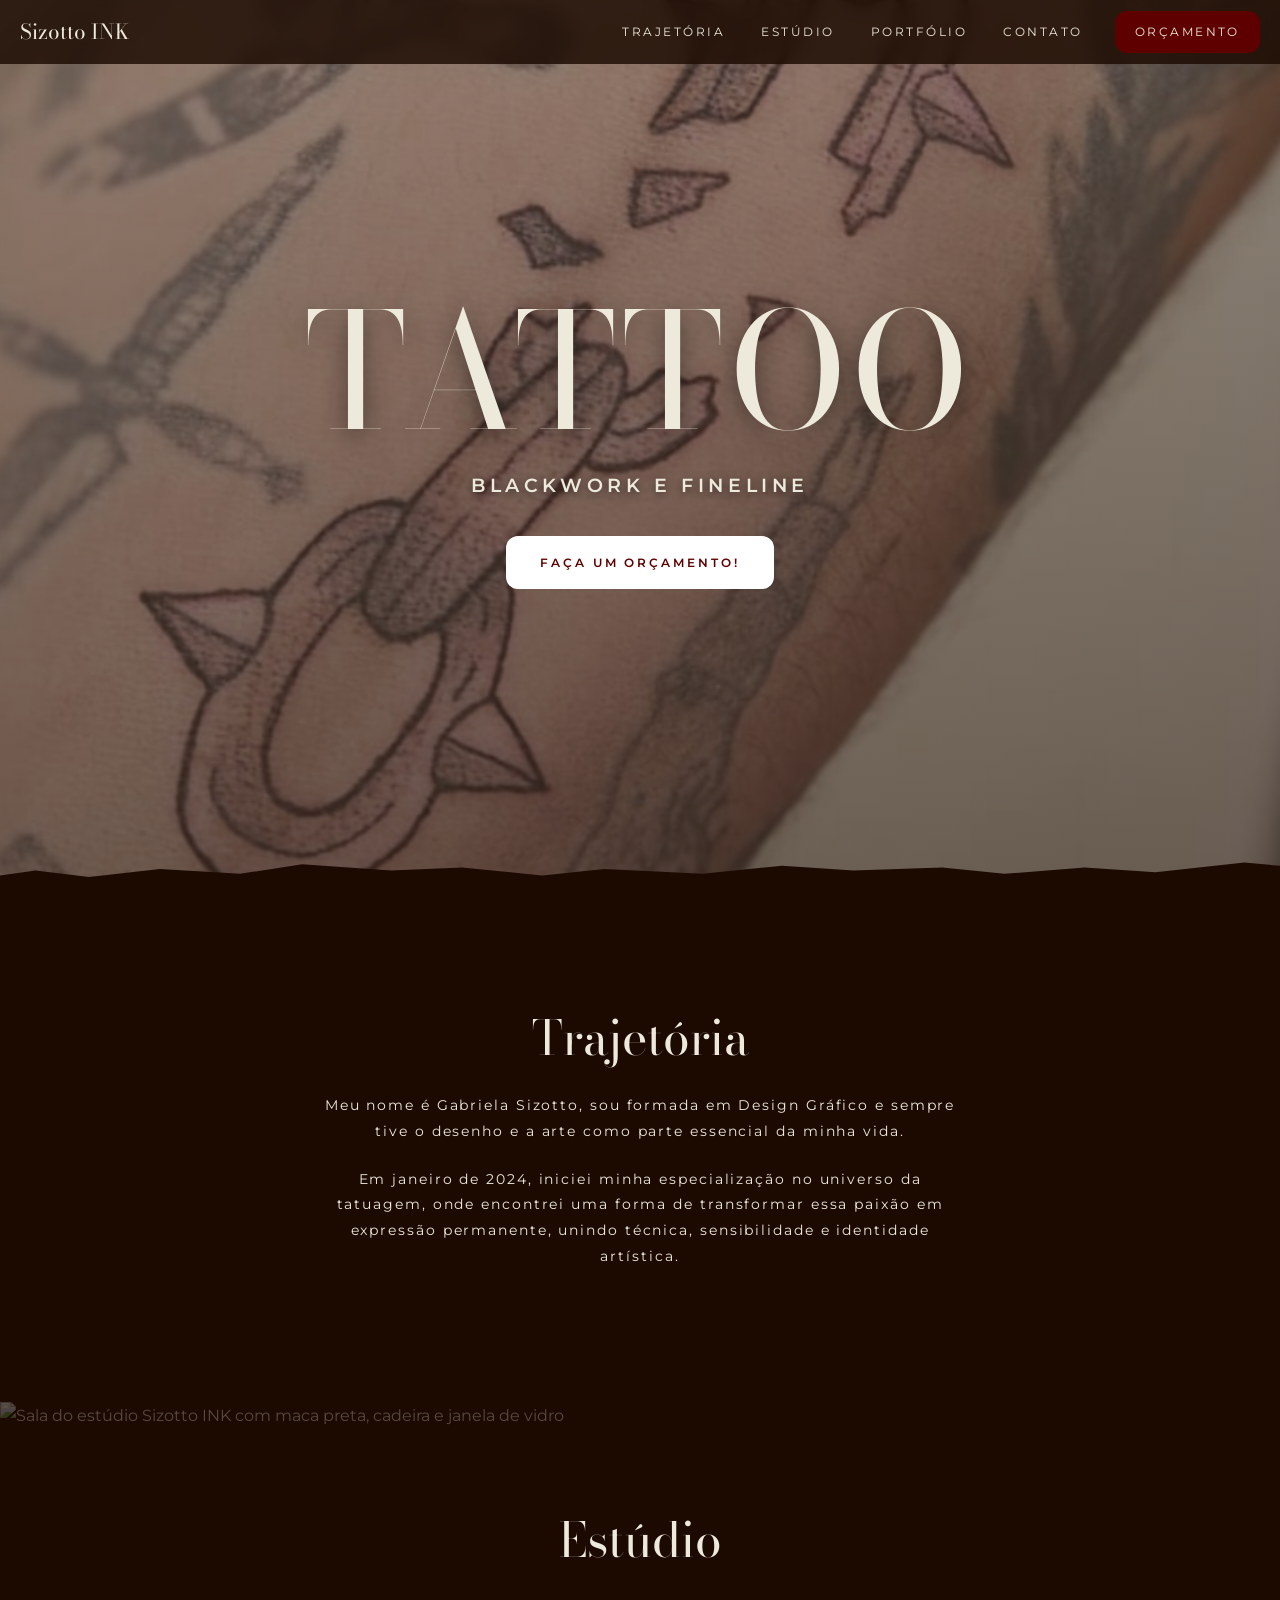
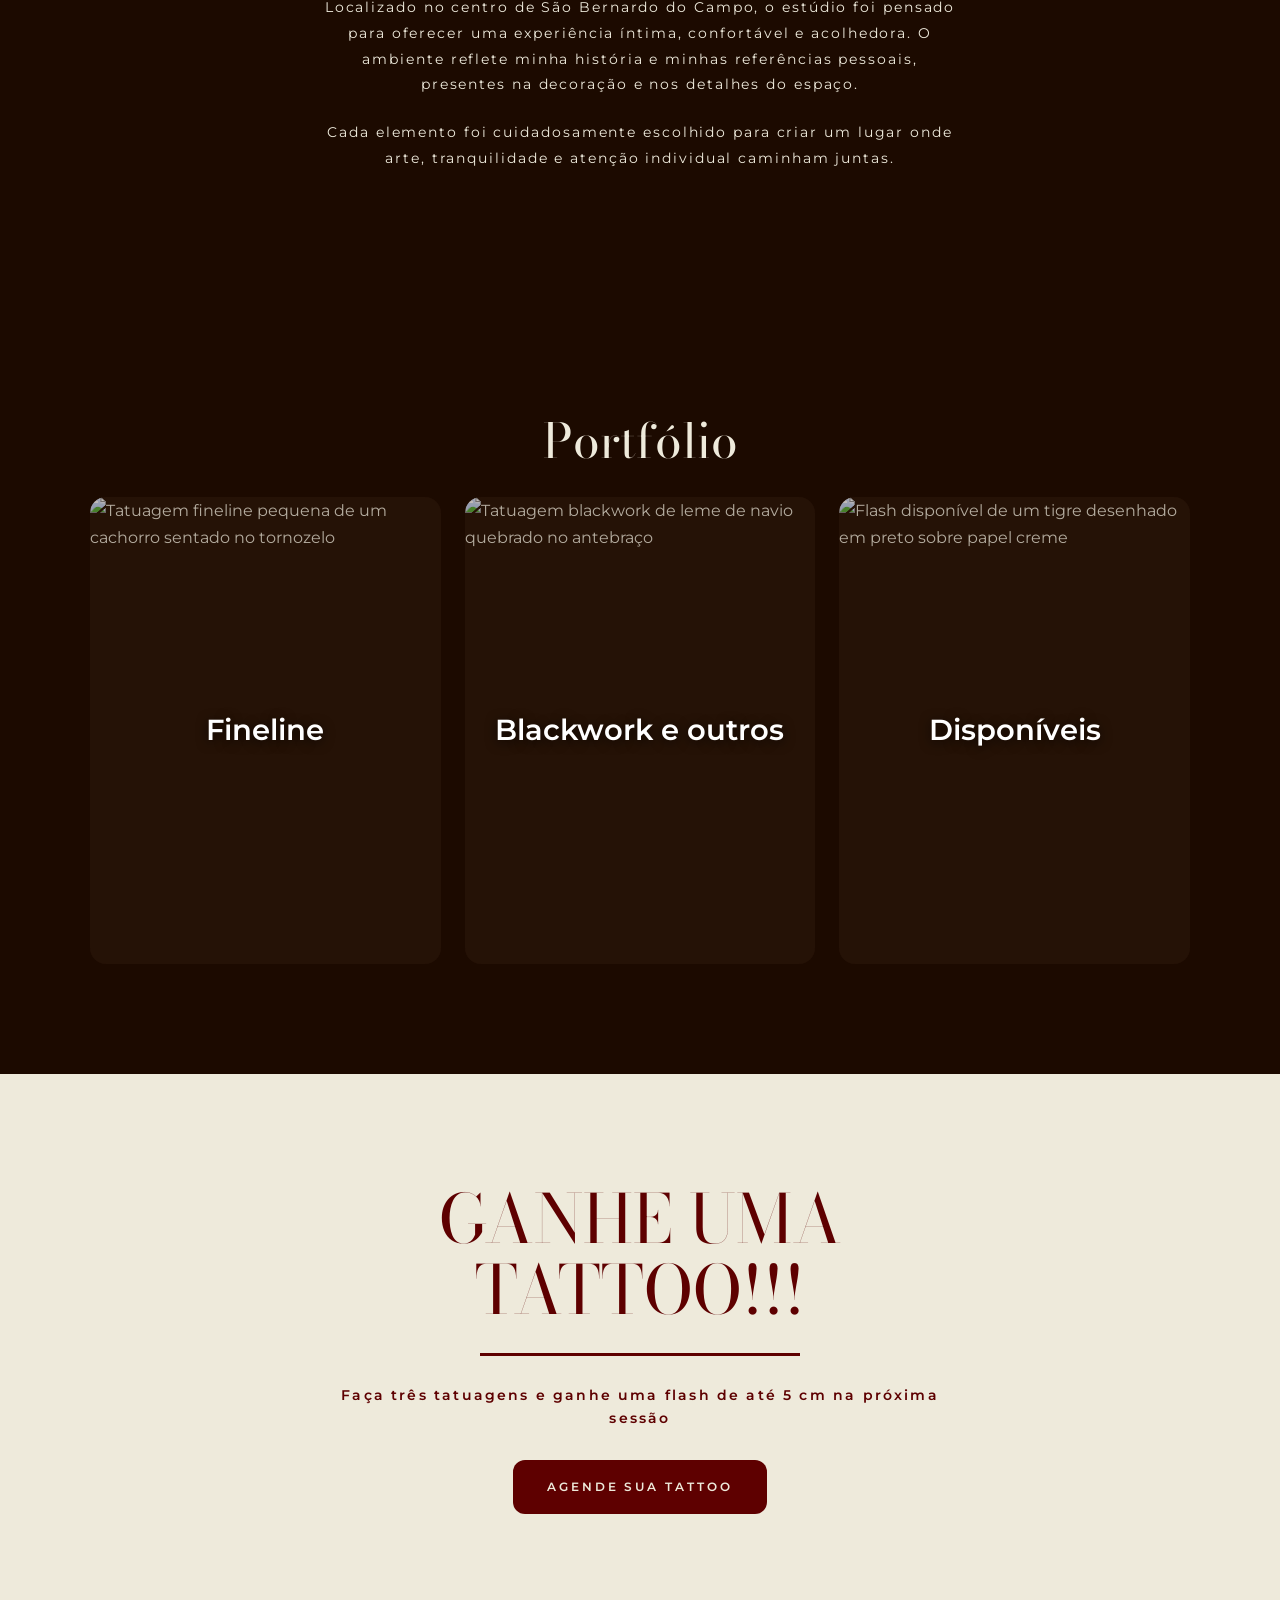
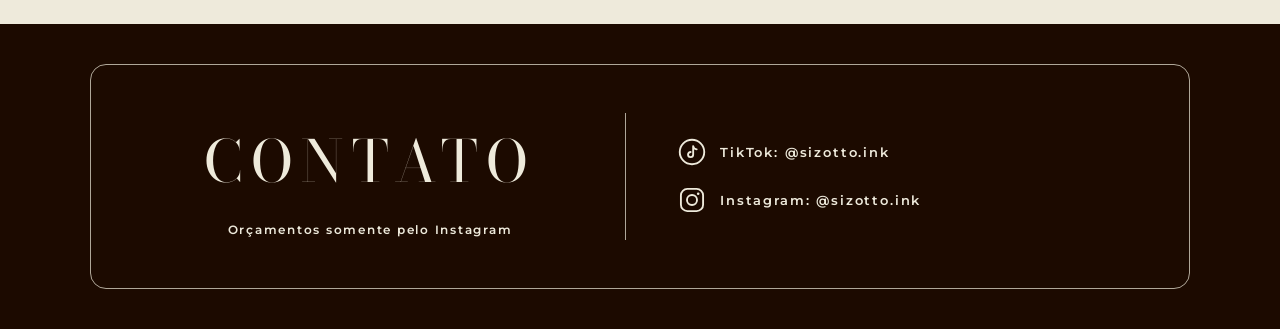
==== index.html @ c807d5cf "first commit" ====
<!DOCTYPE html>
<html lang="pt-BR">
<head>
  <meta charset="utf-8">
  <meta name="viewport" content="width=device-width, initial-scale=1">
  <title>Sizotto INK | Tatuagem Fineline e Blackwork em São Bernardo do Campo</title>
  <meta name="description" content="Estúdio de tatuagem em São Bernardo do Campo com a tatuadora Gabriela Sizotto. Fineline, blackwork e flashes disponíveis. Faça seu orçamento.">
  <meta name="theme-color" content="#1C0A00">
  <link rel="canonical" href="https://sizottoink.com.br/">

  <meta property="og:type" content="website">
  <meta property="og:locale" content="pt_BR">
  <meta property="og:title" content="Sizotto INK | Tatuagem Fineline e Blackwork">
  <meta property="og:description" content="Fineline, blackwork e flashes disponíveis em São Bernardo do Campo.">
  <meta property="og:image" content="https://sizottoink.com.br/img/hero-corrente.webp">
  <meta property="og:url" content="https://sizottoink.com.br/">
  <meta name="twitter:card" content="summary_large_image">

  <link rel="preconnect" href="https://fonts.googleapis.com">
  <link rel="preconnect" href="https://fonts.gstatic.com" crossorigin>
  <link rel="stylesheet" href="https://fonts.googleapis.com/css2?family=Bodoni+Moda:opsz,wght@6..96,400;6..96,500&family=Montserrat:wght@400;500;600&display=swap">
  <link rel="preload" as="image" href="img/hero-corrente.webp" fetchpriority="high">
  <link rel="stylesheet" href="css/variables.css">
  <link rel="stylesheet" href="css/base.css">
  <link rel="stylesheet" href="css/components.css">

  <script type="application/ld+json">
  {
    "@context": "https://schema.org",
    "@type": "TattooParlor",
    "name": "Sizotto INK",
    "description": "Estúdio de tatuagem fineline e blackwork da tatuadora Gabriela Sizotto.",
    "url": "https://sizottoink.com.br/",
    "image": "https://sizottoink.com.br/img/hero-corrente.webp",
    "address": {
      "@type": "PostalAddress",
      "addressLocality": "São Bernardo do Campo",
      "addressRegion": "SP",
      "addressCountry": "BR"
    },
    "sameAs": [
      "https://www.instagram.com/sizotto.ink",
      "https://www.tiktok.com/@sizotto.ink"
    ]
  }
  </script>
</head>
<body>
  <a class="skip" href="#conteudo">Ir para o conteúdo</a>

  <header class="nav" id="nav">
    <a class="nav__logo" href="#topo" aria-label="Sizotto INK, voltar ao topo">Sizotto INK</a>
    <button class="nav__toggle" aria-expanded="false" aria-controls="menu" aria-label="Abrir menu">
      <span></span><span></span><span></span>
    </button>
    <nav id="menu" class="nav__menu" aria-label="Principal">
      <a href="#trajetoria">Trajetória</a>
      <a href="#estudio">Estúdio</a>
      <a href="#portfolio">Portfólio</a>
      <a href="#contato">Contato</a>
      <a class="nav__cta" href="orcamento.html">Orçamento</a>
    </nav>
  </header>

  <main id="conteudo">
    <section class="hero" id="topo">
      <img class="hero__img" src="img/Tattoo.png" alt="Detalhe de tatuagem blackwork de corrente quebrada em pontilhismo no braço" width="1366" height="571" fetchpriority="high">
      <div class="hero__overlay"></div>
      <div class="hero__content">
        <h1 class="hero__title">TATTOO</h1>
        <p class="hero__sub">Blackwork e Fineline</p>
        <a class="btn btn--light" href="orcamento.html">Faça um orçamento!</a>
      </div>
      <svg class="hero__edge" viewBox="0 0 1440 60" preserveAspectRatio="none" aria-hidden="true">
        <path d="M0 60V28l40-6 60 8 80-10 90 6 70-12 100 8 80-4 90 10 70-8 110 6 90-10 80 6 100-4 70 8 90-8 80 6 100-12 80 8 90-4 70 6 90-8 100 6 70-6 60 4V60Z"/>
      </svg>
    </section>

    <section class="section section--dark" id="trajetoria">
      <div class="container container--text">
        <h2 class="section__title">Trajetória</h2>
        <p class="text">Meu nome é Gabriela Sizotto, sou formada em Design Gráfico e sempre tive o desenho e a arte como parte essencial da minha vida.</p>
        <p class="text">Em janeiro de 2024, iniciei minha especialização no universo da tatuagem, onde encontrei uma forma de transformar essa paixão em expressão permanente, unindo técnica, sensibilidade e identidade artística.</p>
      </div>
    </section>

    <section class="studio" id="estudio">
      <img class="studio__img" src="img/estudio.webp" alt="Sala do estúdio Sizotto INK com maca preta, cadeira e janela de vidro" width="462" height="616" loading="lazy">
      <div class="studio__overlay"></div>
      <div class="container container--text studio__content">
        <h2 class="section__title">Estúdio</h2>
        <p class="text">Localizado no centro de São Bernardo do Campo, o estúdio foi pensado para oferecer uma experiência íntima, confortável e acolhedora. O ambiente reflete minha história e minhas referências pessoais, presentes na decoração e nos detalhes do espaço.</p>
        <p class="text">Cada elemento foi cuidadosamente escolhido para criar um lugar onde arte, tranquilidade e atenção individual caminham juntas.</p>
      </div>
    </section>

    <section class="section section--dark" id="portfolio">
      <div class="container">
        <h2 class="section__title">Portfólio</h2>
        <ul class="cards">
          <li>
            <a class="card" href="fineline.html">
              <img src="img/fineline-snoopy.webp" alt="Tatuagem fineline pequena de um cachorro sentado no tornozelo" width="462" height="616" loading="lazy">
              <span class="card__label">Fineline</span>
            </a>
          </li>
          <li>
            <a class="card" href="blackwork.html">
              <img src="img/blackwork-leme.webp" alt="Tatuagem blackwork de leme de navio quebrado no antebraço" width="462" height="616" loading="lazy">
              <span class="card__label">Blackwork e outros</span>
            </a>
          </li>
          <li>
            <a class="card" href="disponiveis.html">
              <img src="img/flash-tigre.webp" alt="Flash disponível de um tigre desenhado em preto sobre papel creme" width="345" height="614" loading="lazy">
              <span class="card__label">Disponíveis</span>
            </a>
          </li>
        </ul>
      </div>
    </section>

    <section class="section section--light promo" id="promocao">
      <div class="container container--text">
        <h2 class="promo__title">Ganhe uma tattoo!!!</h2>
        <hr class="promo__line">
        <p class="promo__text">Faça três tatuagens e ganhe uma flash de até 5 cm na próxima sessão</p>
        <a class="btn btn--wine" href="orcamento.html">Agende sua tattoo</a>
      </div>
    </section>
  </main>

  <footer class="section section--dark footer" id="contato">
    <div class="container">
      <div class="contact">
        <div class="contact__left">
          <h2 class="contact__title">Contato</h2>
          <p class="contact__note">Orçamentos somente pelo Instagram</p>
        </div>
        <ul class="contact__links">
          <li>
            <a href="https://www.tiktok.com/@sizotto.ink" target="_blank" rel="noopener">
              <svg viewBox="0 0 24 24" width="28" height="28" aria-hidden="true"><circle cx="12" cy="12" r="10.5" fill="none" stroke="currentColor" stroke-width="1.6"/><path d="M13 7v7.2a2.2 2.2 0 1 1-2.2-2.2M13 7c.3 1.7 1.4 2.6 3 2.8" fill="none" stroke="currentColor" stroke-width="1.6" stroke-linecap="round"/></svg>
              TikTok: @sizotto.ink
            </a>
          </li>
          <li>
            <a href="https://www.instagram.com/sizotto.ink" target="_blank" rel="noopener">
              <svg viewBox="0 0 24 24" width="28" height="28" aria-hidden="true"><rect x="2.5" y="2.5" width="19" height="19" rx="5.5" fill="none" stroke="currentColor" stroke-width="1.6"/><circle cx="12" cy="12" r="4.3" fill="none" stroke="currentColor" stroke-width="1.6"/><circle cx="17.3" cy="6.7" r="1.1" fill="currentColor"/></svg>
              Instagram: @sizotto.ink
            </a>
          </li>
        </ul>
      </div>
    </div>
  </footer>

  <a class="fab" href="orcamento.html">Orçamento</a>
  <script src="js/main.js" defer></script>
</body>
</html>
---- css/variables.css ----
:root {
  --marrom: #1C0A00;
  --creme: #EEEADB;
  --vinho: #5E0000;
  --branco: #FFFFFF;

  --font-title: "Bodoni Moda", "Playfair Display", Georgia, serif;
  --font-text: "Montserrat", system-ui, -apple-system, "Segoe UI", sans-serif;

  --radius: 16px;
  --radius-btn: 12px;
  --space-section: clamp(56px, 9vw, 110px);
  --nav-h: 64px;
}
---- css/base.css ----
*, *::before, *::after { box-sizing: border-box; }

html { scroll-behavior: smooth; scroll-padding-top: var(--nav-h); }

body {
  margin: 0;
  background: var(--marrom);
  color: var(--creme);
  font-family: var(--font-text);
  line-height: 1.7;
  -webkit-font-smoothing: antialiased;
}

img { display: block; max-width: 100%; height: auto; }
a { color: inherit; }
ul { list-style: none; margin: 0; padding: 0; }
h1, h2, p { margin: 0; }

:focus-visible { outline: 3px solid var(--creme); outline-offset: 3px; }

.skip {
  position: absolute; left: 8px; top: -60px; z-index: 100;
  background: var(--creme); color: var(--marrom);
  padding: 10px 16px; border-radius: 8px; text-decoration: none;
}
.skip:focus { top: 8px; }

.container { width: min(1100px, 100% - 40px); margin-inline: auto; }
.container--text { max-width: 640px; text-align: center; }

.section { padding-block: var(--space-section); }
.section--dark { background: var(--marrom); color: var(--creme); }
.section--light { background: var(--creme); color: var(--vinho); }

.section__title {
  font-family: var(--font-title);
  font-weight: 400;
  font-size: clamp(2rem, 6vw, 3rem);
  line-height: 1.15;
  text-align: center;
  margin-bottom: 28px;
}

.text {
  font-size: clamp(.72rem, 2.6vw, .85rem);
  letter-spacing: .14em;
  line-height: 1.9;
  margin-bottom: 1.6em;
}

/* Animação discreta */
.reveal { opacity: 0; transform: translateY(18px); transition: opacity .7s ease, transform .7s ease; }
.reveal.is-visible { opacity: 1; transform: none; }

@media (prefers-reduced-motion: reduce) {
  html { scroll-behavior: auto; }
  .reveal { opacity: 1; transform: none; transition: none; }
  * { animation: none !important; }
}
---- css/components.css ----
/* ---------- Botões ---------- */
.btn {
  display: inline-block;
  padding: 16px 34px;
  border-radius: var(--radius-btn);
  font-family: var(--font-text);
  font-weight: 600;
  font-size: .78rem;
  letter-spacing: .24em;
  text-transform: uppercase;
  text-decoration: none;
  transition: transform .2s ease, filter .2s ease;
}
.btn:hover { transform: translateY(-2px); filter: brightness(1.08); }
.btn--light { background: var(--branco); color: var(--vinho); }
.btn--wine { background: var(--vinho); color: var(--creme); }

/* ---------- Navegação ---------- */
.nav {
  position: fixed; inset: 0 0 auto 0; z-index: 50;
  height: var(--nav-h);
  display: flex; align-items: center; justify-content: space-between;
  padding-inline: 20px;
  background: rgba(28, 10, 0, .82);
  backdrop-filter: blur(8px);
}
.nav__logo {
  font-family: var(--font-title); font-size: 1.3rem;
  text-decoration: none; color: var(--creme);
}
.nav__toggle {
  display: grid; gap: 5px; padding: 10px;
  background: none; border: 0; cursor: pointer;
}
.nav__toggle span { width: 24px; height: 2px; background: var(--creme); transition: transform .25s, opacity .25s; }
.nav__toggle[aria-expanded="true"] span:nth-child(1) { transform: translateY(7px) rotate(45deg); }
.nav__toggle[aria-expanded="true"] span:nth-child(2) { opacity: 0; }
.nav__toggle[aria-expanded="true"] span:nth-child(3) { transform: translateY(-7px) rotate(-45deg); }

.nav__menu {
  position: absolute; top: var(--nav-h); left: 0; right: 0;
  display: none; flex-direction: column; gap: 4px;
  padding: 12px 20px 24px;
  background: var(--marrom);
}
.nav__menu.is-open { display: flex; }
.nav__menu a {
  padding: 12px 4px;
  font-size: .78rem; letter-spacing: .2em; text-transform: uppercase; text-decoration: none;
}
.nav__cta { color: var(--creme); }

/* ---------- Hero ---------- */
.hero {
  position: relative;
  min-height: 100svh;
  display: grid; place-items: center;
  overflow: hidden;
  background: var(--marrom);
}
.hero__img { position: absolute; inset: 0; width: 100%; height: 100%; object-fit: cover; }
.hero__overlay { position: absolute; inset: 0; background: linear-gradient(rgba(28,10,0,.35), rgba(28,10,0,.55)); }
.hero__content { position: relative; z-index: 1; text-align: center; padding: 100px 20px 120px; }
.hero__title {
  font-family: var(--font-title); font-weight: 400;
  font-size: clamp(4rem, 19vw, 10rem);
  letter-spacing: .04em; line-height: 1;
  color: var(--creme);
  text-shadow: 0 6px 24px rgba(0,0,0,.45);
}
.hero__sub {
  margin: 18px 0 34px;
  font-weight: 600; font-size: clamp(.85rem, 3.4vw, 1.2rem);
  letter-spacing: .24em; text-transform: uppercase;
  text-shadow: 0 2px 10px rgba(0,0,0,.6);
}
.hero__edge { position: absolute; left: 0; bottom: -1px; width: 100%; height: 48px; fill: var(--marrom); }

/* ---------- Estúdio ---------- */
.studio { position: relative; padding-block: var(--space-section); overflow: hidden; }
.studio__img { position: absolute; inset: 0; width: 100%; height: 100%; object-fit: cover; }
.studio__overlay { position: absolute; inset: 0; background: rgba(28,10,0,.72); }
.studio__content { position: relative; z-index: 1; }

/* ---------- Portfólio ---------- */
.cards { display: grid; grid-template-columns: 1fr; gap: 20px; }
.card {
  position: relative; display: block;
  aspect-ratio: 3 / 4; overflow: hidden;
  border-radius: var(--radius);
  background: #2a1608;
  text-decoration: none;
}
.card img { width: 100%; height: 100%; object-fit: cover; transition: transform .5s ease; }
.card::after { content: ""; position: absolute; inset: 0; background: rgba(28,10,0,.28); }
.card:hover img { transform: scale(1.05); }
.card__label {
  position: absolute; inset: 0; z-index: 1;
  display: grid; place-items: center; padding: 16px;
  text-align: center;
  font-family: var(--font-text); font-weight: 600;
  font-size: clamp(1.4rem, 6vw, 1.8rem); color: var(--branco);
  text-shadow: 0 2px 12px rgba(0,0,0,.7);
}

/* ---------- Promoção ---------- */
.promo { text-align: center; }
.promo__title {
  font-family: var(--font-title); font-weight: 400;
  font-size: clamp(2.6rem, 11vw, 4.2rem); line-height: 1.05;
  text-transform: uppercase; color: var(--vinho);
}
.promo__line { width: min(320px, 80%); border: 0; border-top: 3px solid var(--vinho); margin: 28px auto; }
.promo__text {
  font-weight: 600; font-size: .85rem; letter-spacing: .16em;
  margin-bottom: 30px;
}

/* ---------- Contato ---------- */
.footer { padding-block: 40px; }
.contact {
  display: grid; gap: 28px; align-items: center;
  border: 1px solid rgba(238,234,219,.7);
  border-radius: var(--radius);
  padding: 36px 24px;
}
.contact__title {
  font-family: var(--font-title); font-weight: 400;
  font-size: clamp(2.4rem, 9vw, 3.6rem); letter-spacing: .14em; text-transform: uppercase;
}
.contact__note { font-weight: 600; font-size: .78rem; letter-spacing: .14em; margin-top: 8px; }
.contact__links { display: grid; gap: 20px; }
.contact__links a {
  display: flex; align-items: center; gap: 14px;
  font-weight: 600; font-size: .82rem; letter-spacing: .14em; text-decoration: none;
}
.contact__links a:hover { text-decoration: underline; }

/* ---------- Botão flutuante (mobile) ---------- */
.fab {
  position: fixed; right: 16px; bottom: 16px; z-index: 40;
  background: var(--vinho); color: var(--creme);
  padding: 14px 22px; border-radius: 999px;
  font-weight: 600; font-size: .72rem; letter-spacing: .2em; text-transform: uppercase; text-decoration: none;
  box-shadow: 0 6px 20px rgba(0,0,0,.4);
  opacity: 0; pointer-events: none; transition: opacity .3s;
}
.fab.is-visible { opacity: 1; pointer-events: auto; }

/* ---------- Desktop ---------- */
@media (min-width: 768px) {
  .nav__toggle { display: none; }
  .nav__menu {
    position: static; display: flex; flex-direction: row; align-items: center; gap: 28px;
    padding: 0; background: none;
  }
  .nav__cta { background: var(--vinho); padding: 10px 20px !important; border-radius: var(--radius-btn); }
  .cards { grid-template-columns: repeat(3, 1fr); gap: 24px; }
  .contact { grid-template-columns: 1fr 1fr; padding: 48px; }
  .contact__left { border-right: 1px solid rgba(238,234,219,.7); padding-right: 24px; text-align: center; }
  .contact__links { padding-left: 24px; }
  .fab { display: none; }
}
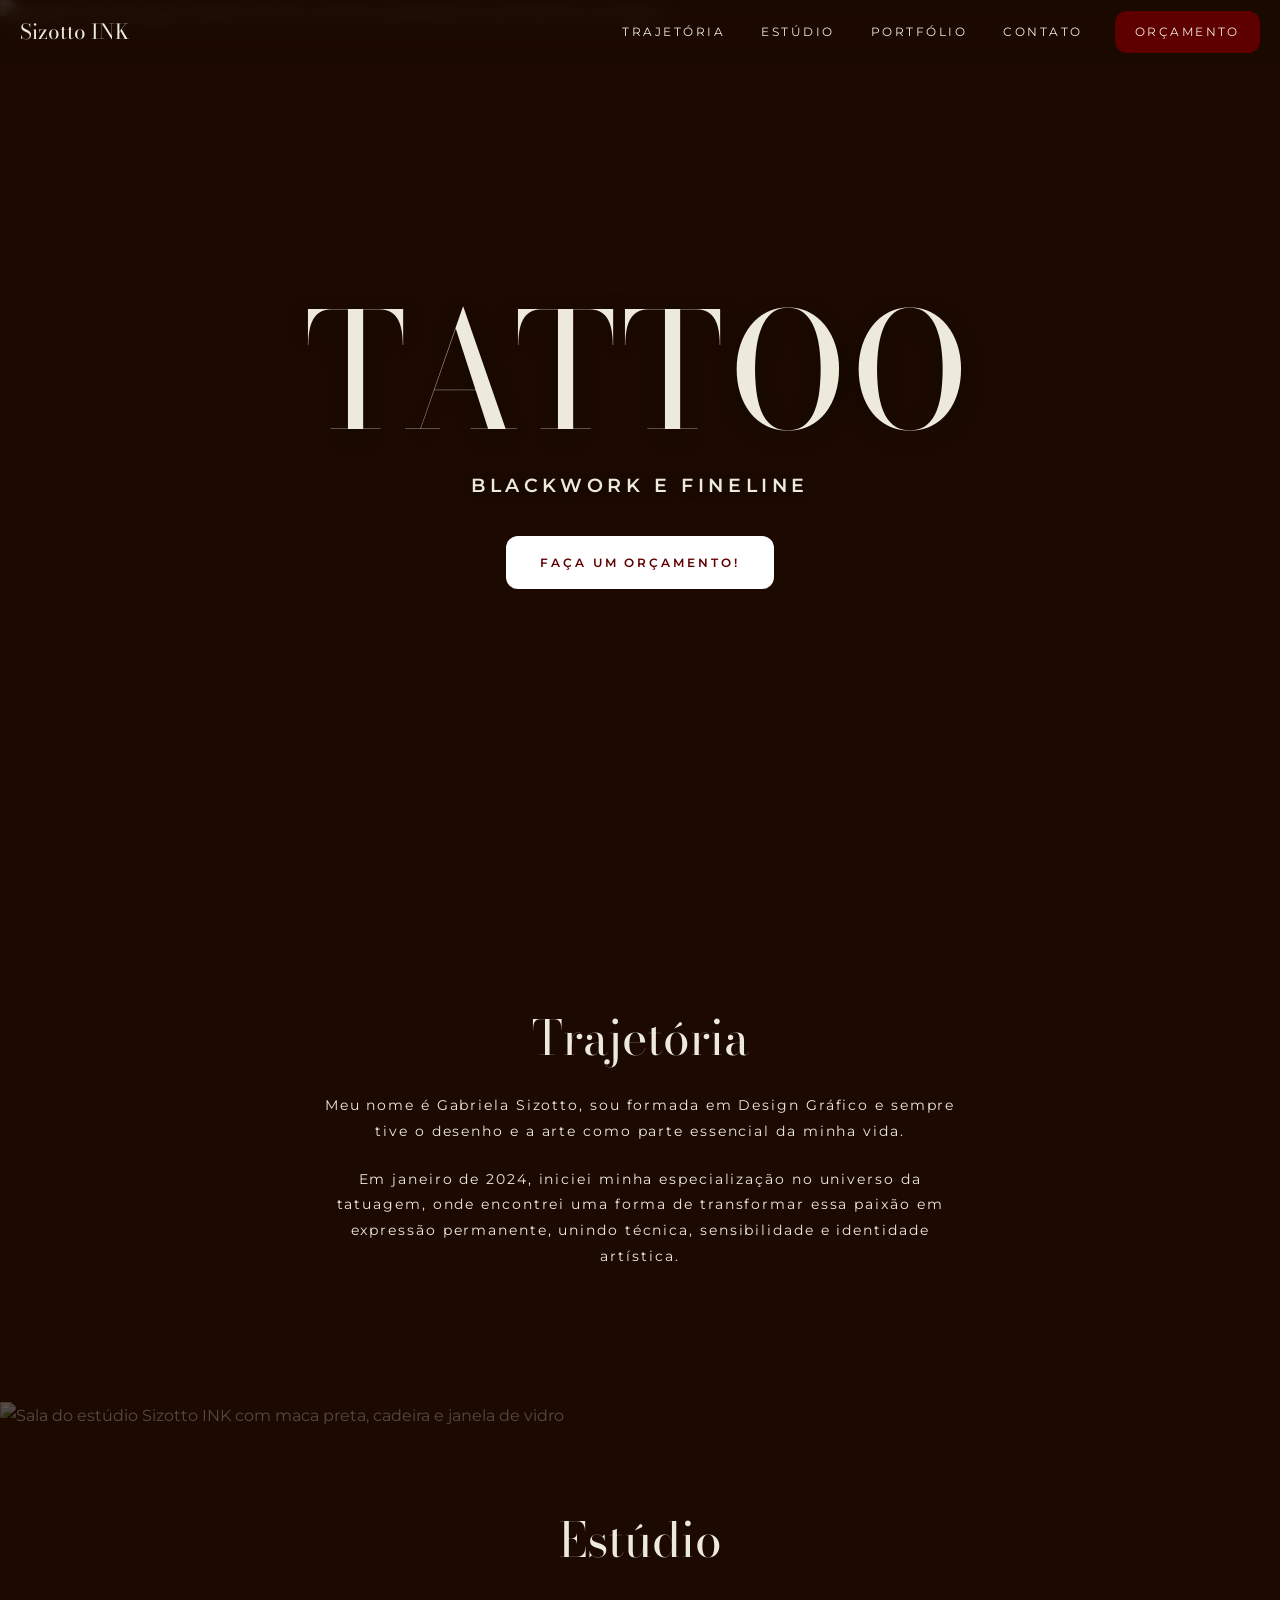
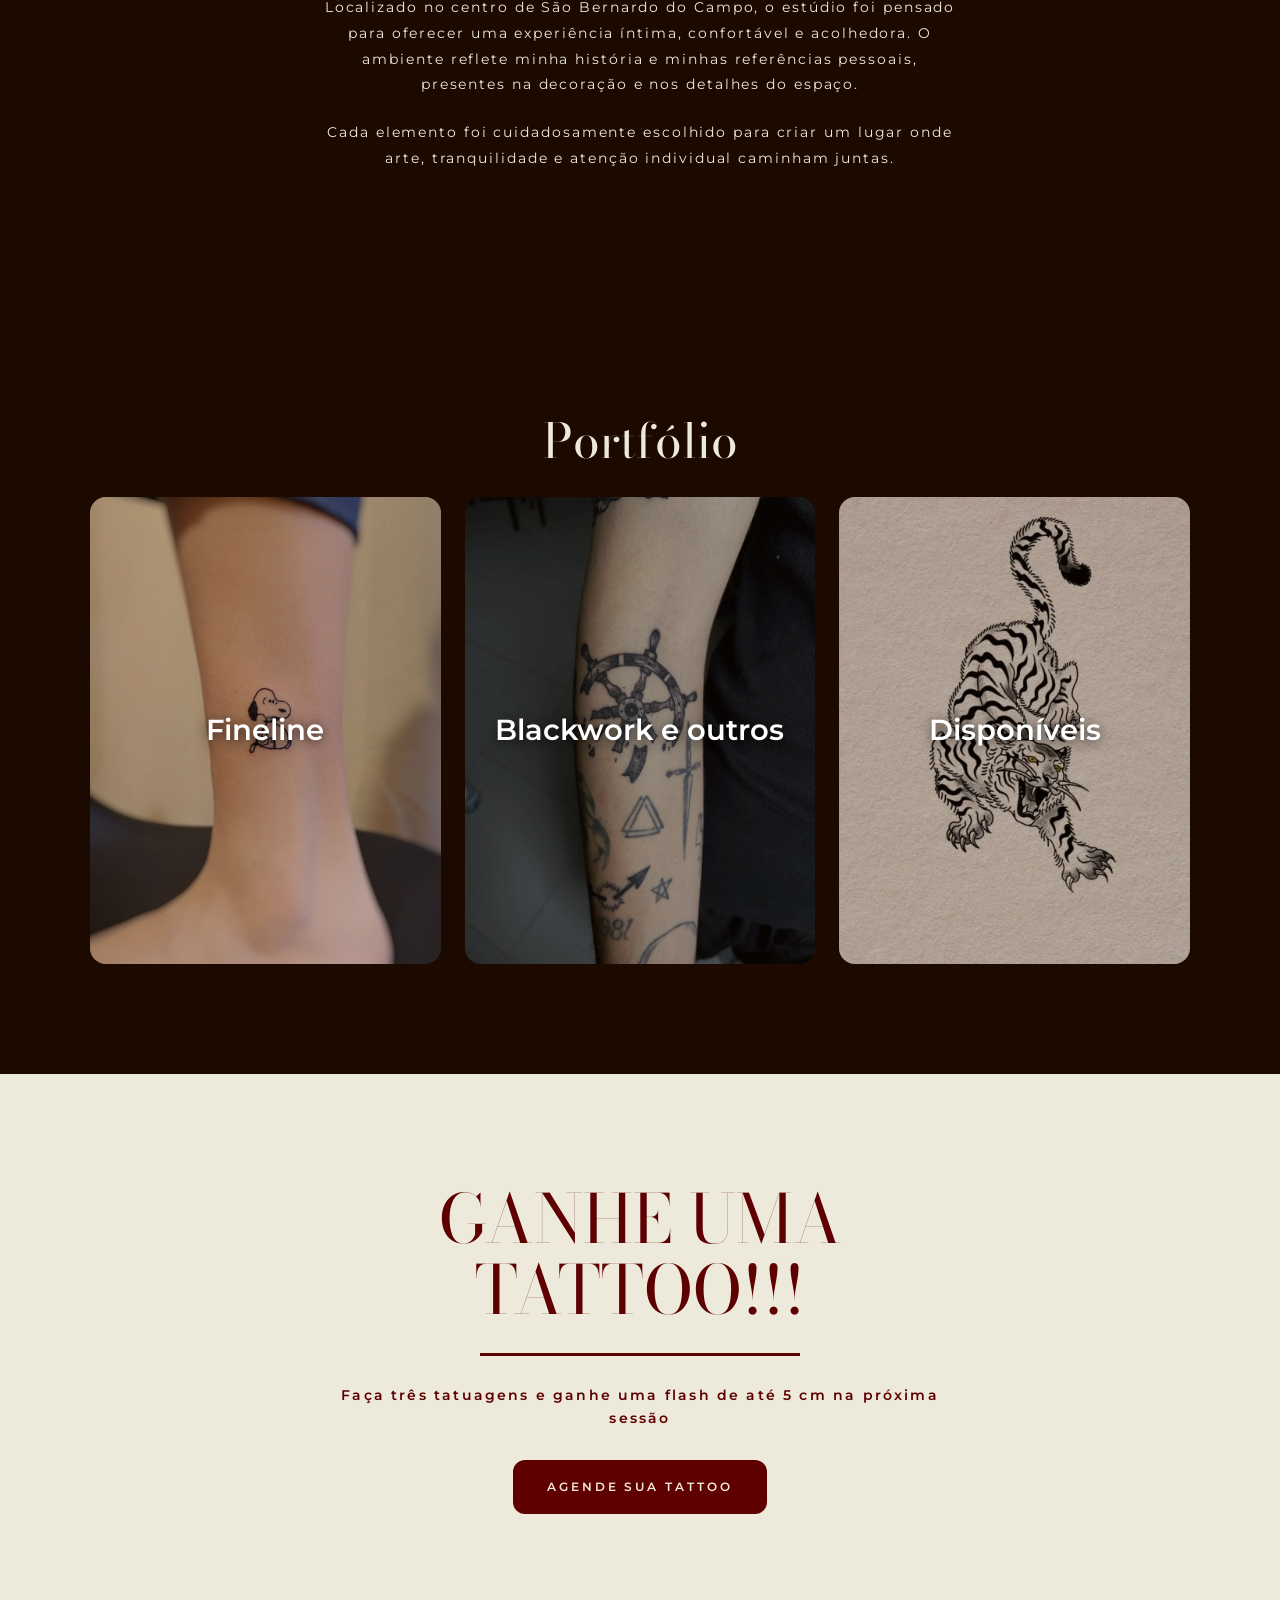
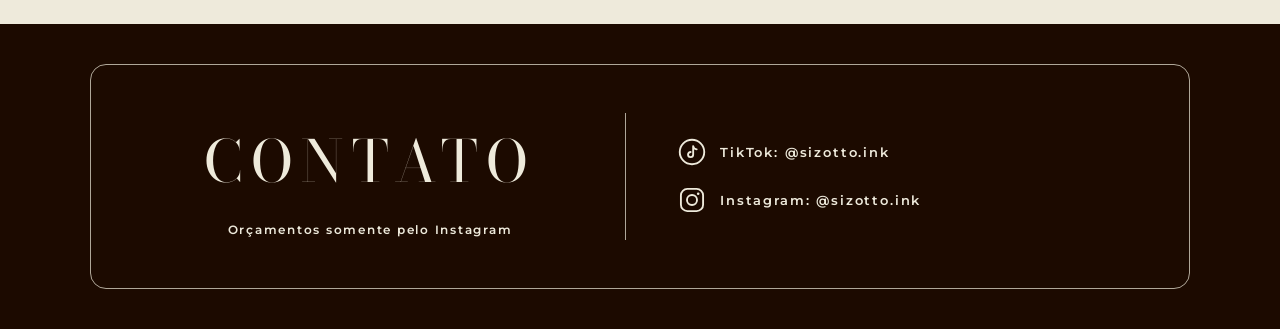
==== commit 3163cab3: "Alteração de links da pagina e imagens para tipo webp" ====
--- a/index.html
+++ b/index.html
@@ -6,14 +6,14 @@
   <title>Sizotto INK | Tatuagem Fineline e Blackwork em São Bernardo do Campo</title>
   <meta name="description" content="Estúdio de tatuagem em São Bernardo do Campo com a tatuadora Gabriela Sizotto. Fineline, blackwork e flashes disponíveis. Faça seu orçamento.">
   <meta name="theme-color" content="#1C0A00">
-  <link rel="canonical" href="https://sizottoink.com.br/">
+  <link rel="canonical" href="https://sizottoink.vercel.app/">
 
   <meta property="og:type" content="website">
   <meta property="og:locale" content="pt_BR">
   <meta property="og:title" content="Sizotto INK | Tatuagem Fineline e Blackwork">
   <meta property="og:description" content="Fineline, blackwork e flashes disponíveis em São Bernardo do Campo.">
-  <meta property="og:image" content="https://sizottoink.com.br/img/hero-corrente.webp">
-  <meta property="og:url" content="https://sizottoink.com.br/">
+  <meta property="og:image" content="https://sizottoink.vercel.app/img/hero-corrente.webp">
+  <meta property="og:url" content="https://sizottoink.vercel.app/">
   <meta name="twitter:card" content="summary_large_image">
 
   <link rel="preconnect" href="https://fonts.googleapis.com">
@@ -30,8 +30,8 @@
     "@type": "TattooParlor",
     "name": "Sizotto INK",
     "description": "Estúdio de tatuagem fineline e blackwork da tatuadora Gabriela Sizotto.",
-    "url": "https://sizottoink.com.br/",
-    "image": "https://sizottoink.com.br/img/hero-corrente.webp",
+    "url": "https://sizottoink.vercel.app/",
+    "image": "https://sizottoink.vercel.app/img/hero-corrente.webp",
     "address": {
       "@type": "PostalAddress",
       "addressLocality": "São Bernardo do Campo",
@@ -64,7 +64,7 @@
 
   <main id="conteudo">
     <section class="hero" id="topo">
-      <img class="hero__img" src="img/Tattoo.png" alt="Detalhe de tatuagem blackwork de corrente quebrada em pontilhismo no braço" width="1366" height="571" fetchpriority="high">
+      <img class="hero__img" src="img/hero-corrente.webp" alt="Detalhe de tatuagem blackwork de corrente quebrada em pontilhismo no braço" width="1366" height="571" fetchpriority="high">
       <div class="hero__overlay"></div>
       <div class="hero__content">
         <h1 class="hero__title">TATTOO</h1>
@@ -158,4 +158,4 @@
   <a class="fab" href="orcamento.html">Orçamento</a>
   <script src="js/main.js" defer></script>
 </body>
-</html>
+</html>
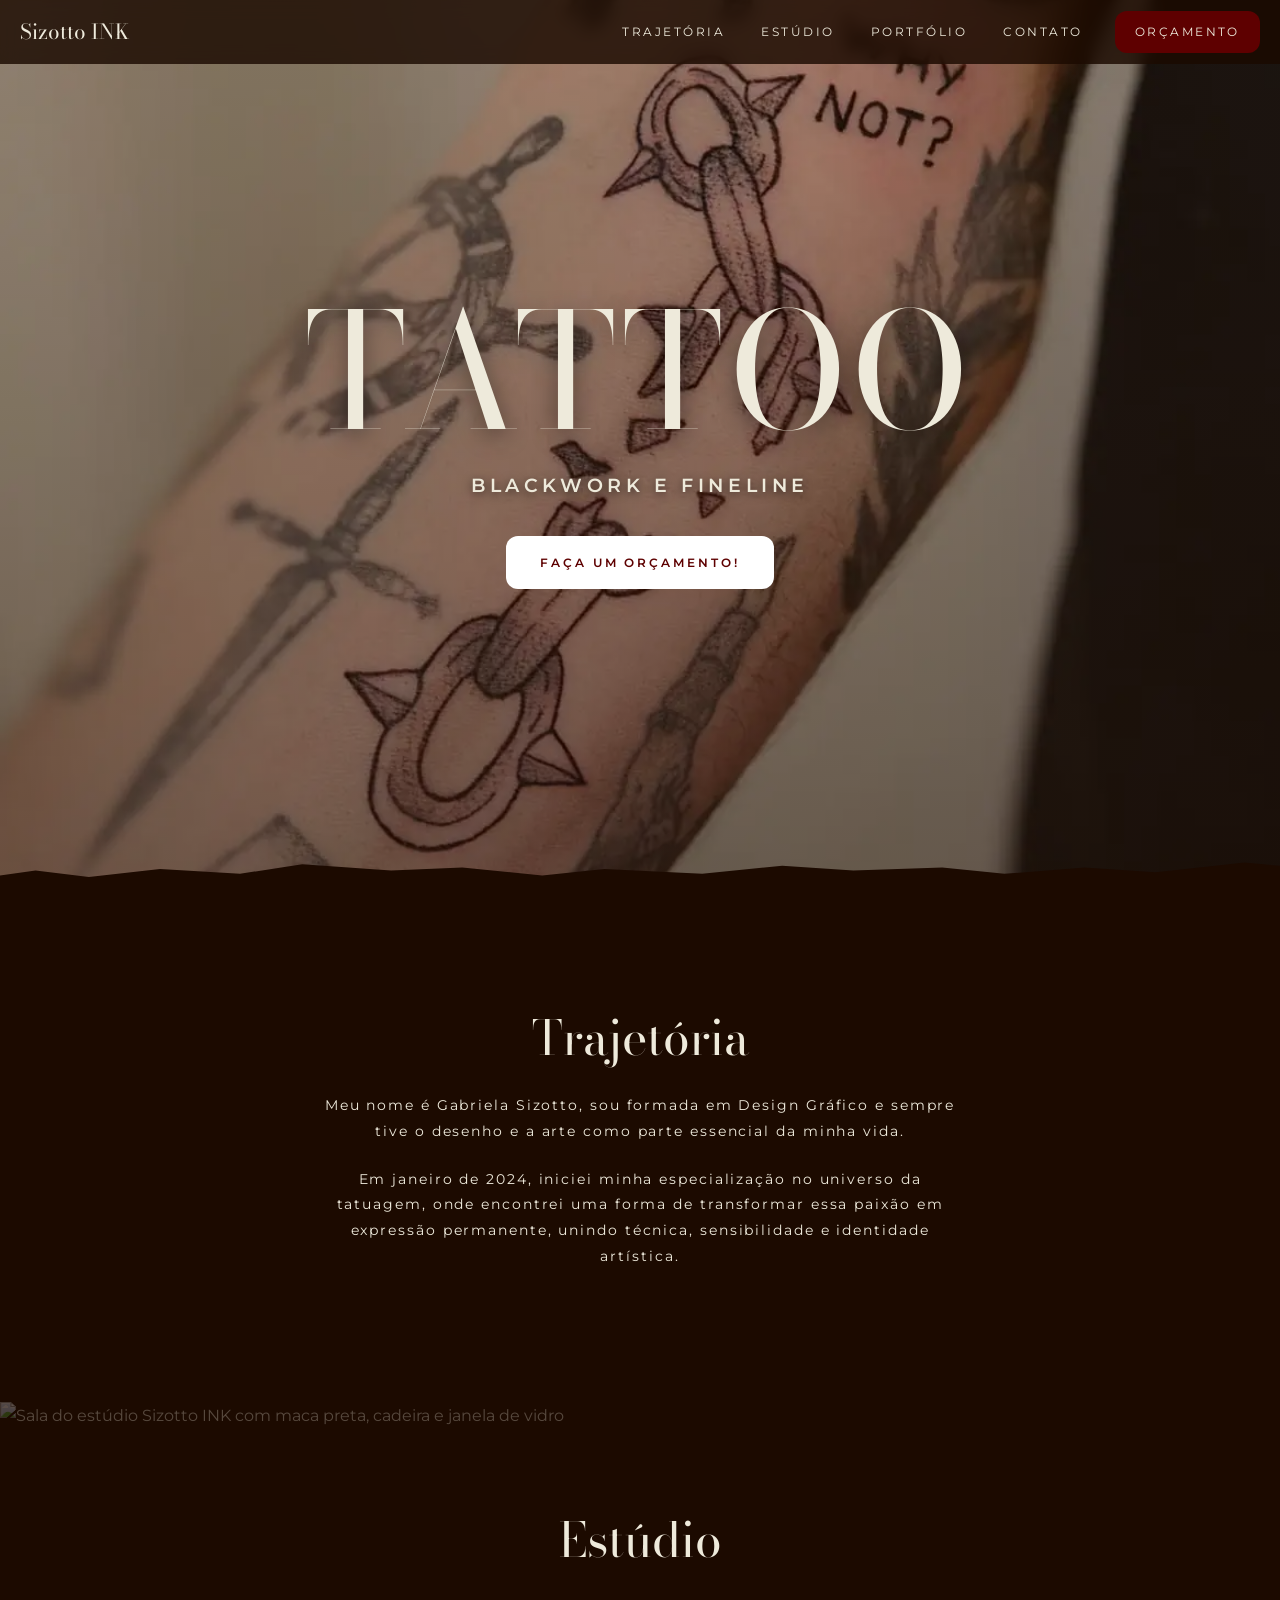
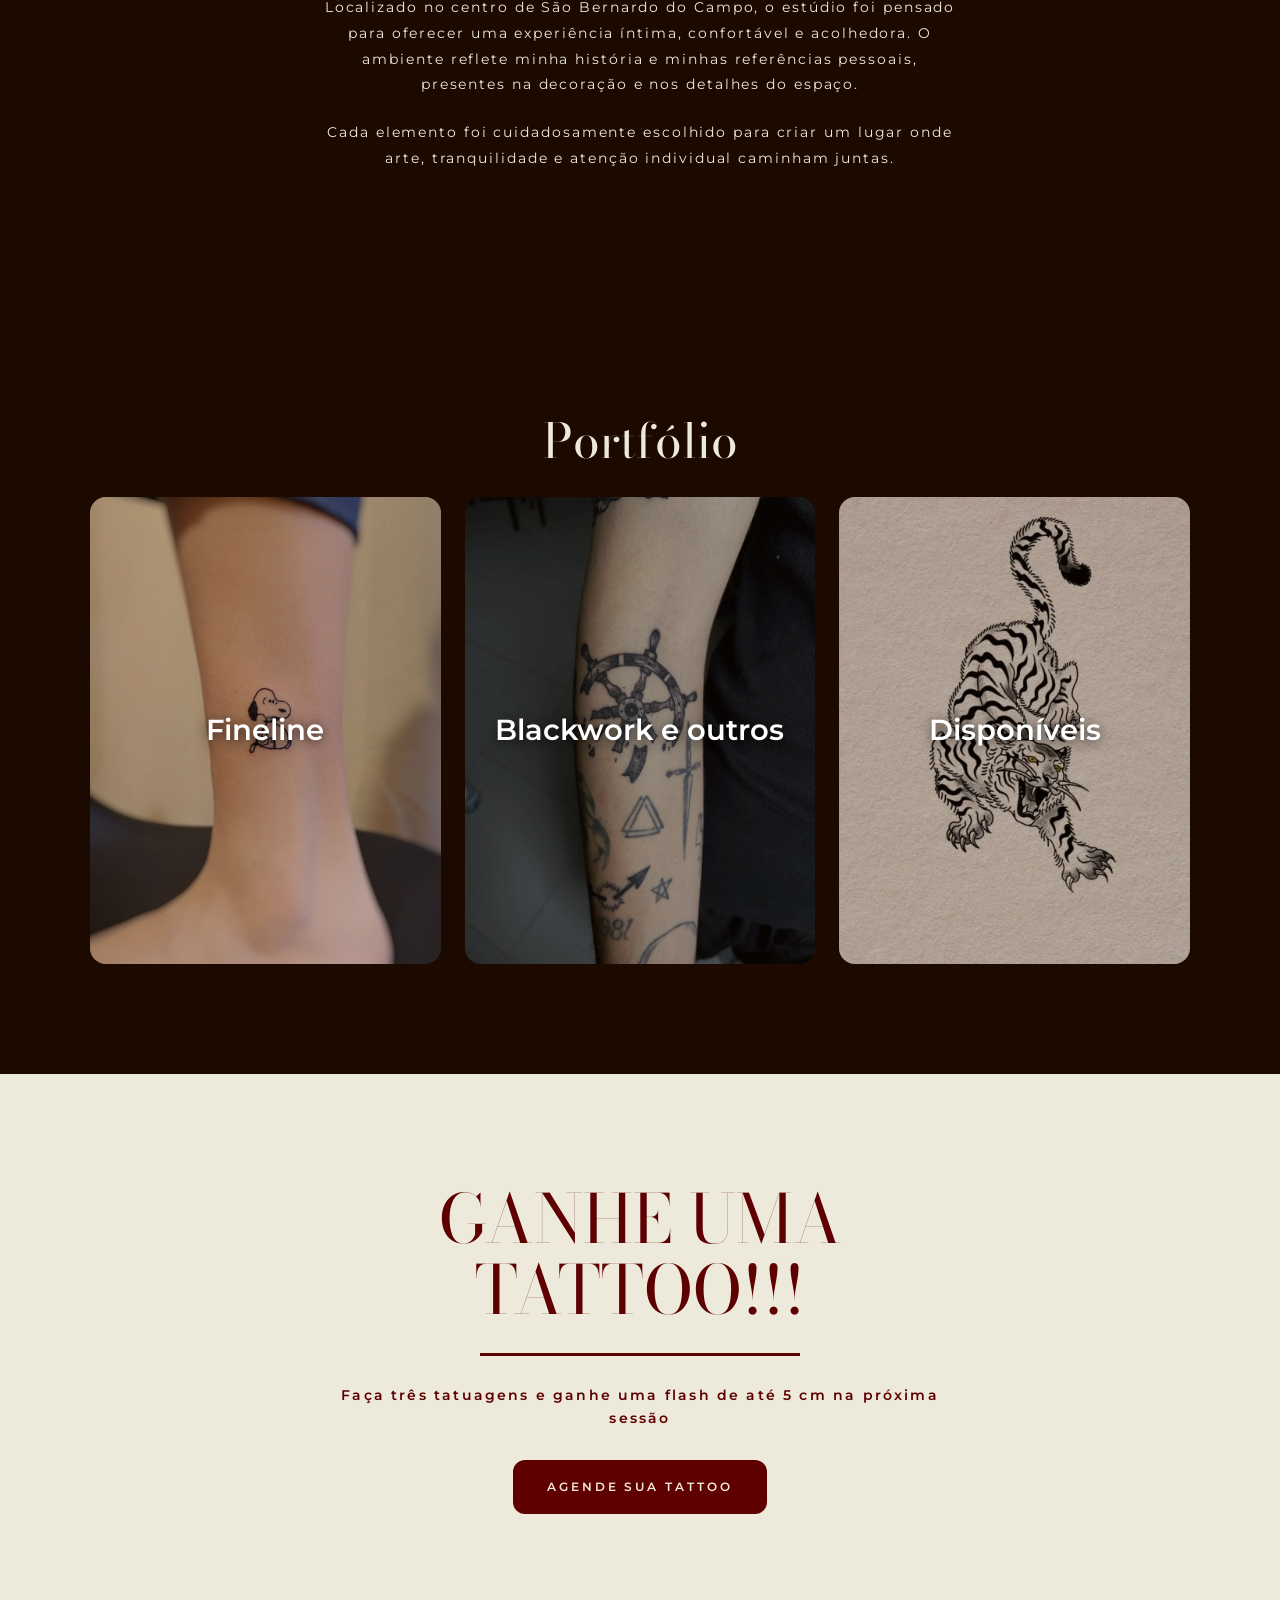
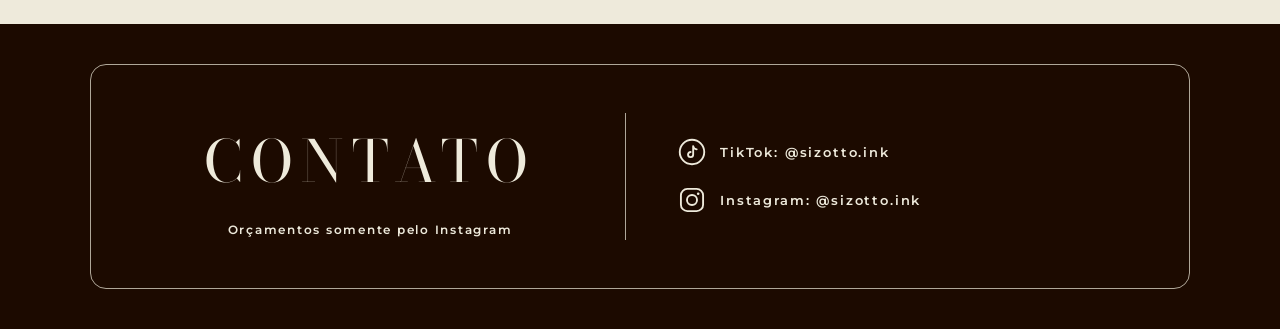
==== commit 47fb417c: "Atualiza links de imagens para formato WebP" ====
--- a/index.html
+++ b/index.html
@@ -12,14 +12,14 @@
   <meta property="og:locale" content="pt_BR">
   <meta property="og:title" content="Sizotto INK | Tatuagem Fineline e Blackwork">
   <meta property="og:description" content="Fineline, blackwork e flashes disponíveis em São Bernardo do Campo.">
-  <meta property="og:image" content="https://sizottoink.vercel.app/img/hero-corrente.webp">
+  <meta property="og:image" content="https://sizottoink.vercel.app/img/hero.webp">
   <meta property="og:url" content="https://sizottoink.vercel.app/">
   <meta name="twitter:card" content="summary_large_image">
 
   <link rel="preconnect" href="https://fonts.googleapis.com">
   <link rel="preconnect" href="https://fonts.gstatic.com" crossorigin>
   <link rel="stylesheet" href="https://fonts.googleapis.com/css2?family=Bodoni+Moda:opsz,wght@6..96,400;6..96,500&family=Montserrat:wght@400;500;600&display=swap">
-  <link rel="preload" as="image" href="img/hero-corrente.webp" fetchpriority="high">
+  <link rel="preload" as="image" href="img/hero.webp" fetchpriority="high">
   <link rel="stylesheet" href="css/variables.css">
   <link rel="stylesheet" href="css/base.css">
   <link rel="stylesheet" href="css/components.css">
@@ -31,7 +31,7 @@
     "name": "Sizotto INK",
     "description": "Estúdio de tatuagem fineline e blackwork da tatuadora Gabriela Sizotto.",
     "url": "https://sizottoink.vercel.app/",
-    "image": "https://sizottoink.vercel.app/img/hero-corrente.webp",
+    "image": "https://sizottoink.vercel.app/img/hero.webp",
     "address": {
       "@type": "PostalAddress",
       "addressLocality": "São Bernardo do Campo",
@@ -64,7 +64,7 @@
 
   <main id="conteudo">
     <section class="hero" id="topo">
-      <img class="hero__img" src="img/hero-corrente.webp" alt="Detalhe de tatuagem blackwork de corrente quebrada em pontilhismo no braço" width="1366" height="571" fetchpriority="high">
+      <img class="hero__img" src="img/hero.webp" alt="Detalhe de tatuagem blackwork de corrente quebrada em pontilhismo no braço" width="1366" height="571" fetchpriority="high">
       <div class="hero__overlay"></div>
       <div class="hero__content">
         <h1 class="hero__title">TATTOO</h1>
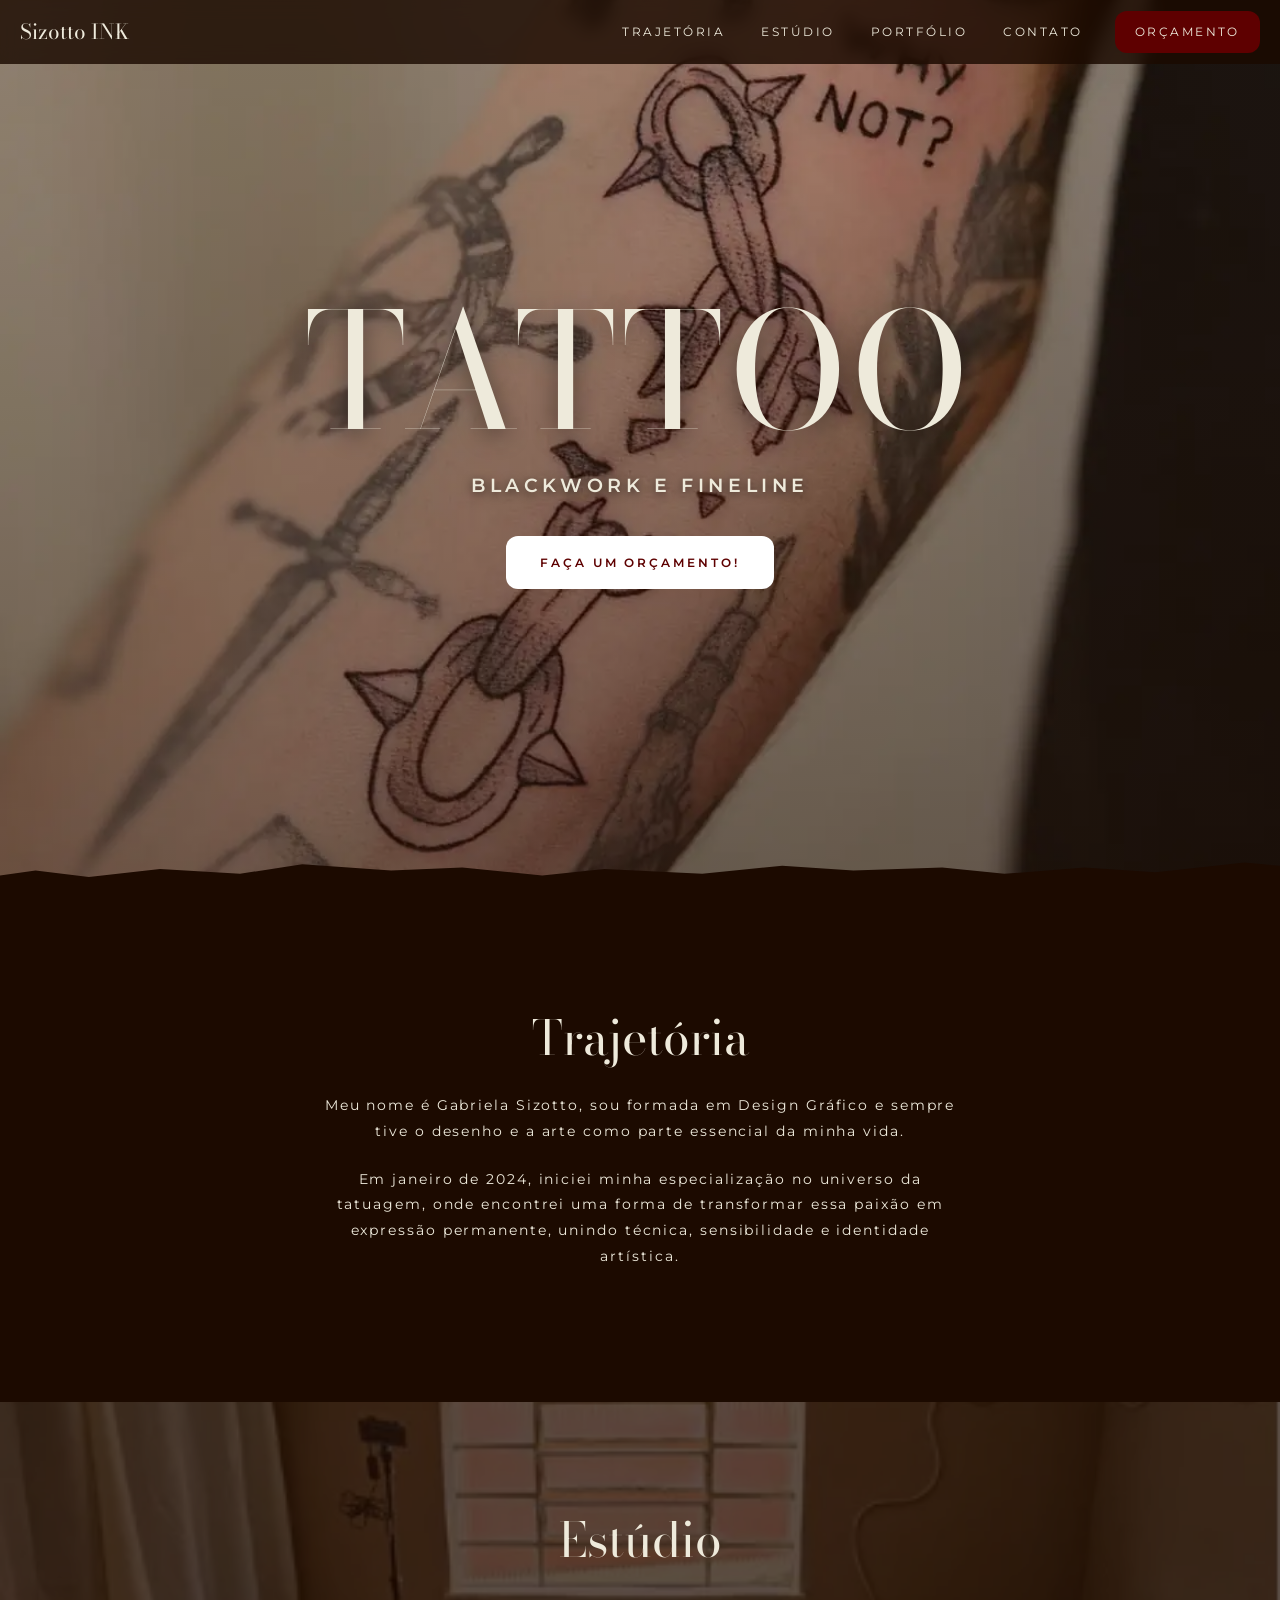
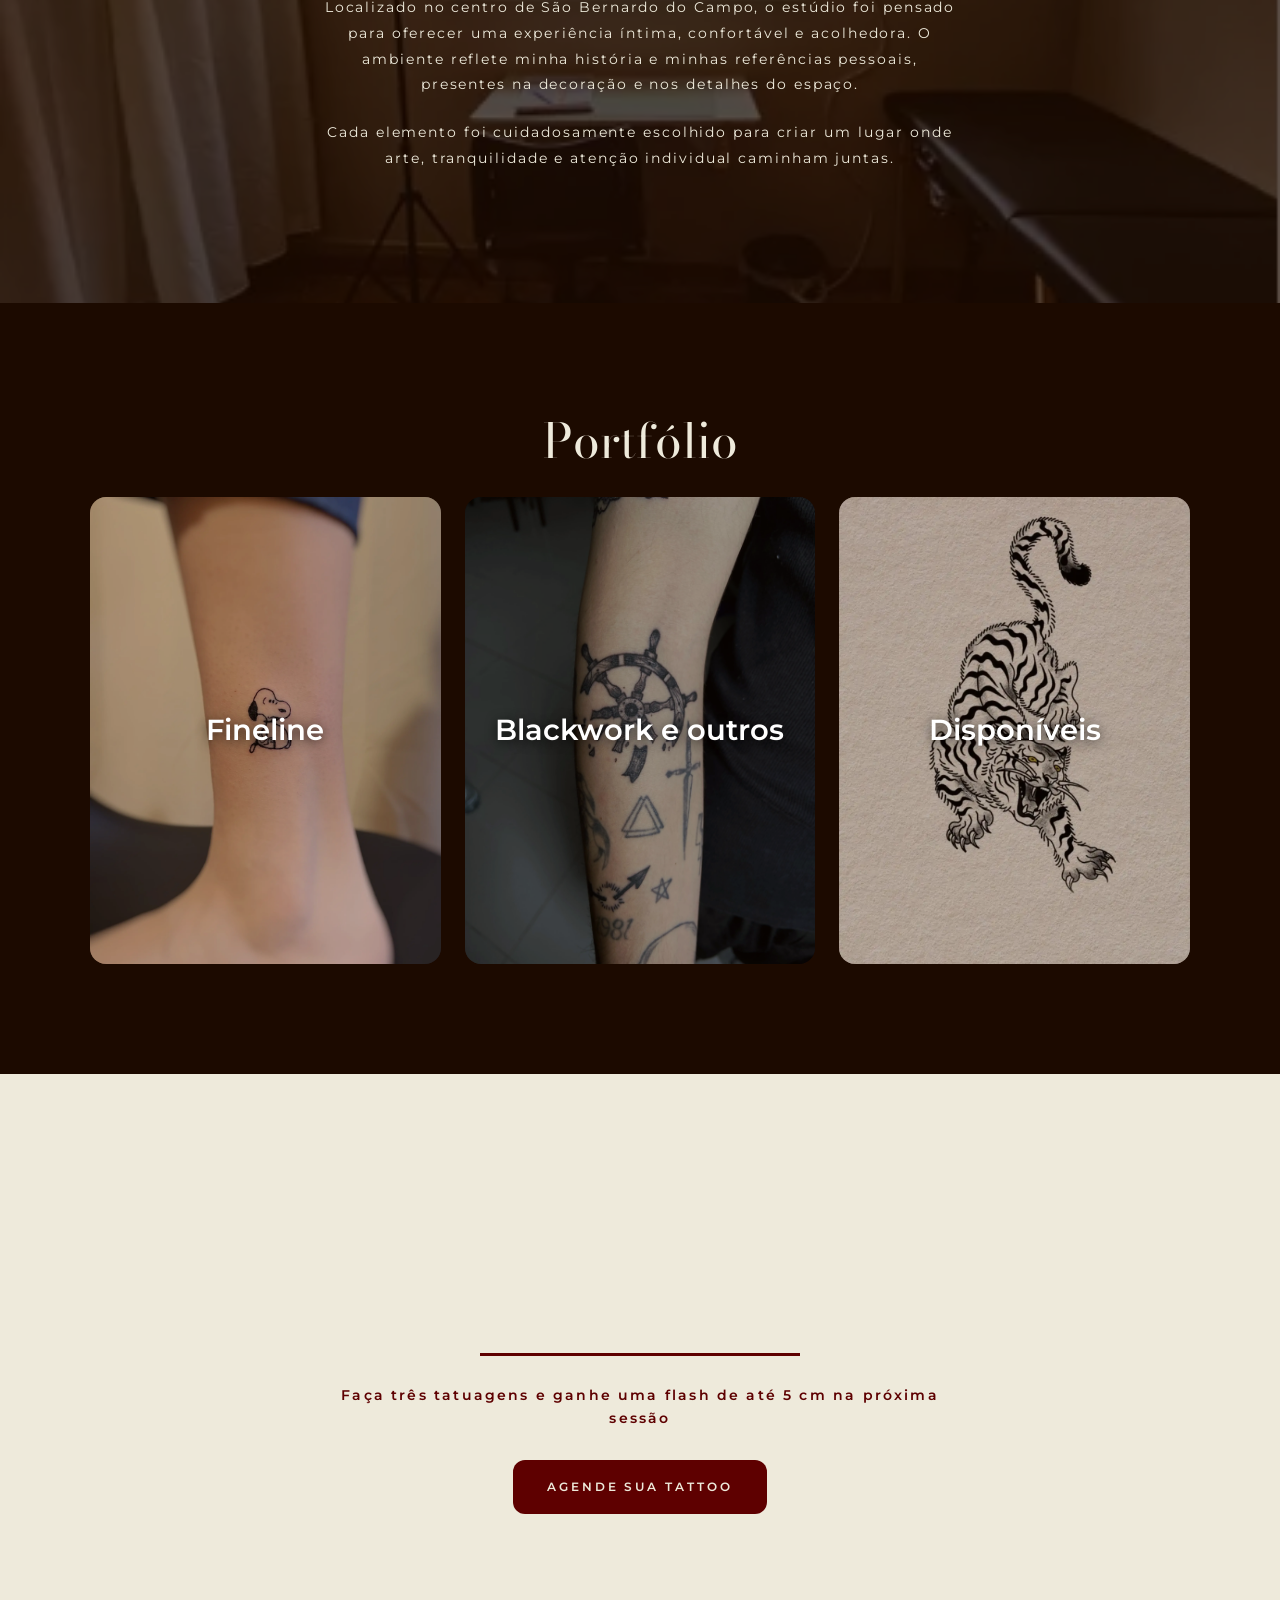
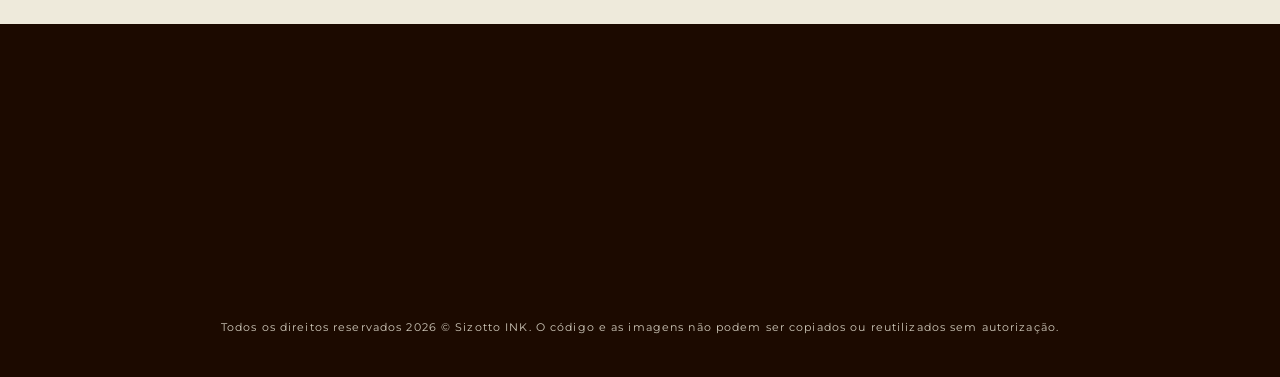
==== commit e51cc3d7: "Fase 2, galerias e catálogo (2 dias): /fineline, /blackwork, /disponiveis, com lightbox e botão "Que" ====
--- a/index.html
+++ b/index.html
@@ -12,14 +12,14 @@
   <meta property="og:locale" content="pt_BR">
   <meta property="og:title" content="Sizotto INK | Tatuagem Fineline e Blackwork">
   <meta property="og:description" content="Fineline, blackwork e flashes disponíveis em São Bernardo do Campo.">
-  <meta property="og:image" content="https://sizottoink.vercel.app/img/hero.webp">
+  <meta property="og:image" content="https://sizottoink.vercel.app/img/hero-corrente.webp">
   <meta property="og:url" content="https://sizottoink.vercel.app/">
   <meta name="twitter:card" content="summary_large_image">
 
   <link rel="preconnect" href="https://fonts.googleapis.com">
   <link rel="preconnect" href="https://fonts.gstatic.com" crossorigin>
   <link rel="stylesheet" href="https://fonts.googleapis.com/css2?family=Bodoni+Moda:opsz,wght@6..96,400;6..96,500&family=Montserrat:wght@400;500;600&display=swap">
-  <link rel="preload" as="image" href="img/hero.webp" fetchpriority="high">
+  <link rel="preload" as="image" href="img/hero-corrente.webp" fetchpriority="high">
   <link rel="stylesheet" href="css/variables.css">
   <link rel="stylesheet" href="css/base.css">
   <link rel="stylesheet" href="css/components.css">
@@ -31,7 +31,7 @@
     "name": "Sizotto INK",
     "description": "Estúdio de tatuagem fineline e blackwork da tatuadora Gabriela Sizotto.",
     "url": "https://sizottoink.vercel.app/",
-    "image": "https://sizottoink.vercel.app/img/hero.webp",
+    "image": "https://sizottoink.vercel.app/img/hero-corrente.webp",
     "address": {
       "@type": "PostalAddress",
       "addressLocality": "São Bernardo do Campo",
@@ -64,7 +64,7 @@
 
   <main id="conteudo">
     <section class="hero" id="topo">
-      <img class="hero__img" src="img/hero.webp" alt="Detalhe de tatuagem blackwork de corrente quebrada em pontilhismo no braço" width="1366" height="571" fetchpriority="high">
+      <img class="hero__img" src="img/hero-corrente.webp" alt="Detalhe de tatuagem blackwork de corrente quebrada em pontilhismo no braço" width="1366" height="571" fetchpriority="high">
       <div class="hero__overlay"></div>
       <div class="hero__content">
         <h1 class="hero__title">TATTOO</h1>
@@ -152,6 +152,7 @@
           </li>
         </ul>
       </div>
+      <p class="footer__copy">Todos os direitos reservados 2026 © Sizotto INK. O código e as imagens não podem ser copiados ou reutilizados sem autorização.</p>
     </div>
   </footer>
 
--- a/css/components.css
+++ b/css/components.css
@@ -136,6 +136,17 @@
 }
 .contact__links a:hover { text-decoration: underline; }
 
+.footer__copy {
+  margin-top: 28px; text-align: center;
+  font-size: .7rem; letter-spacing: .1em; line-height: 1.8; opacity: .85;
+}
+.footer--simple .footer__social {
+  display: flex; flex-wrap: wrap; justify-content: center; gap: 12px 28px;
+  font-weight: 600; font-size: .78rem; letter-spacing: .14em;
+}
+.footer--simple .footer__social a { text-decoration: none; }
+.footer--simple .footer__social a:hover { text-decoration: underline; }
+
 /* ---------- Botão flutuante (mobile) ---------- */
 .fab {
   position: fixed; right: 16px; bottom: 16px; z-index: 40;
@@ -160,4 +171,4 @@
   .contact__left { border-right: 1px solid rgba(238,234,219,.7); padding-right: 24px; text-align: center; }
   .contact__links { padding-left: 24px; }
   .fab { display: none; }
-}
+}
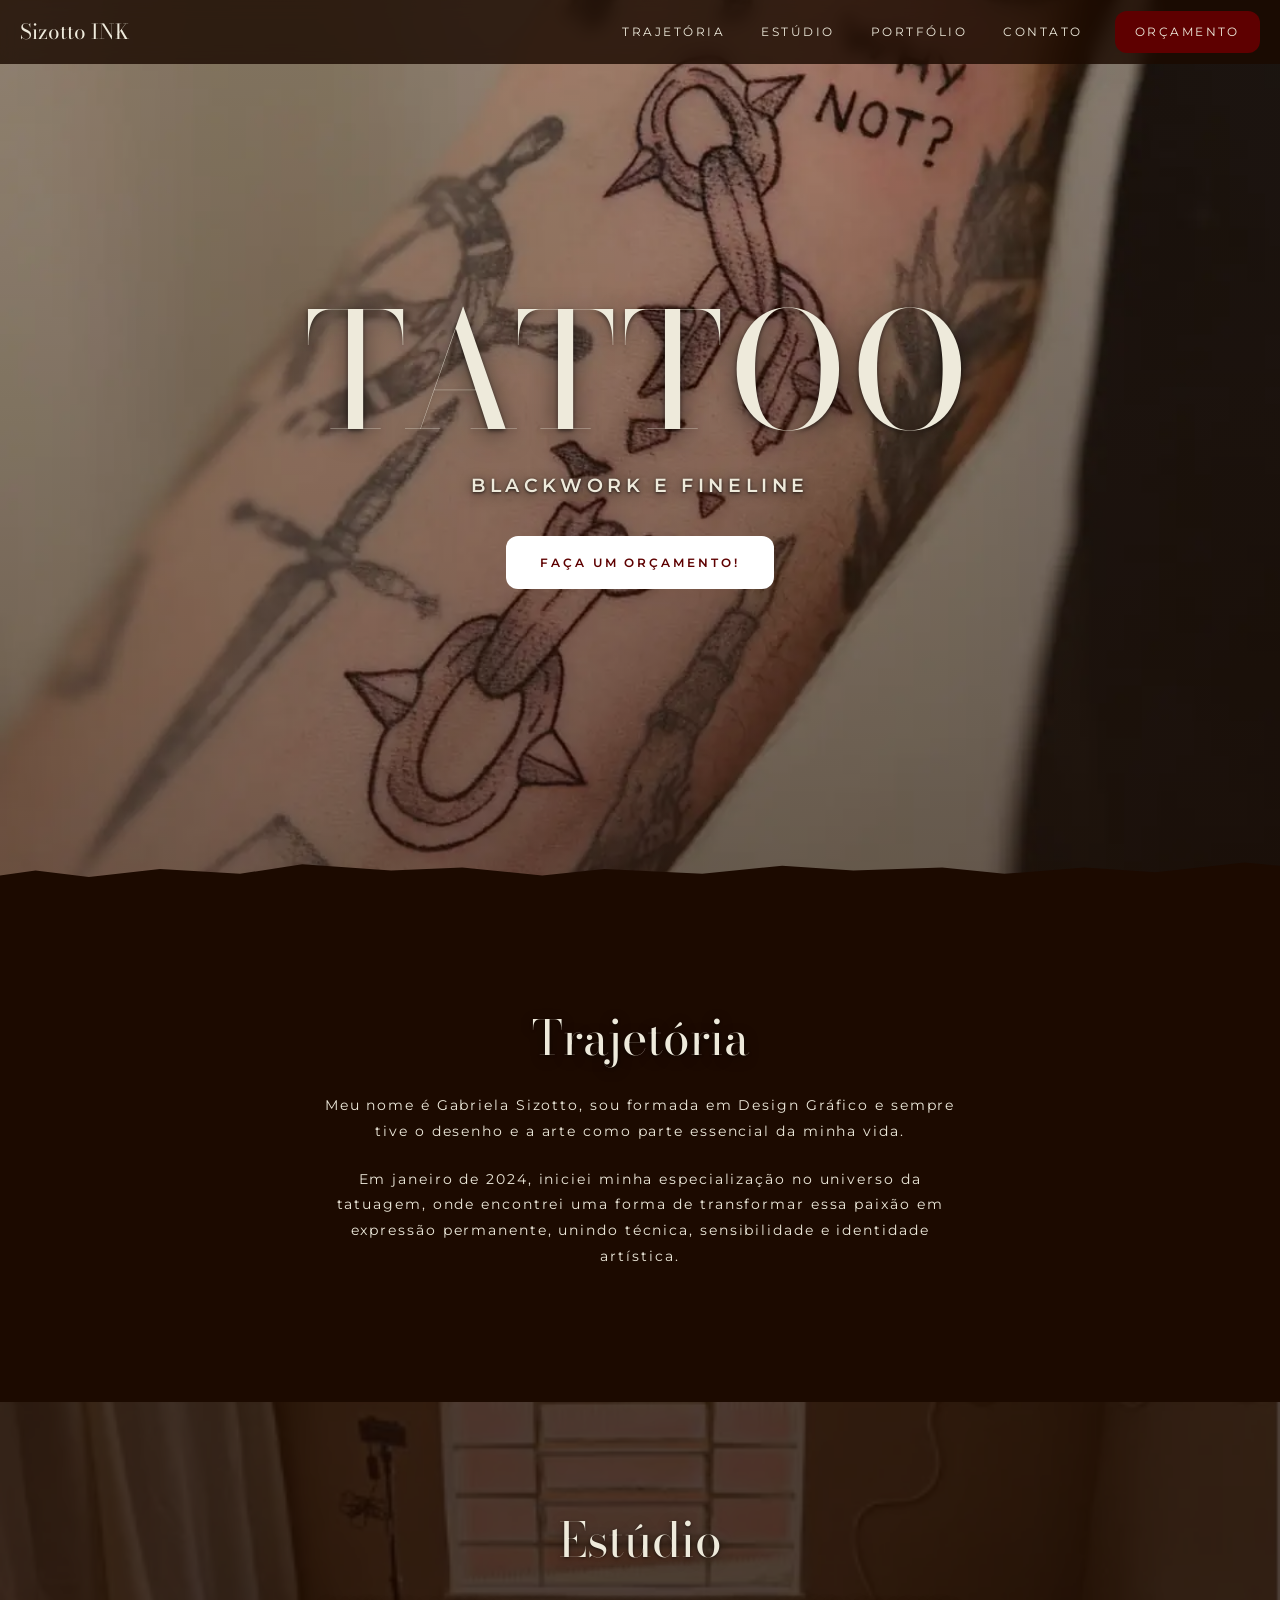
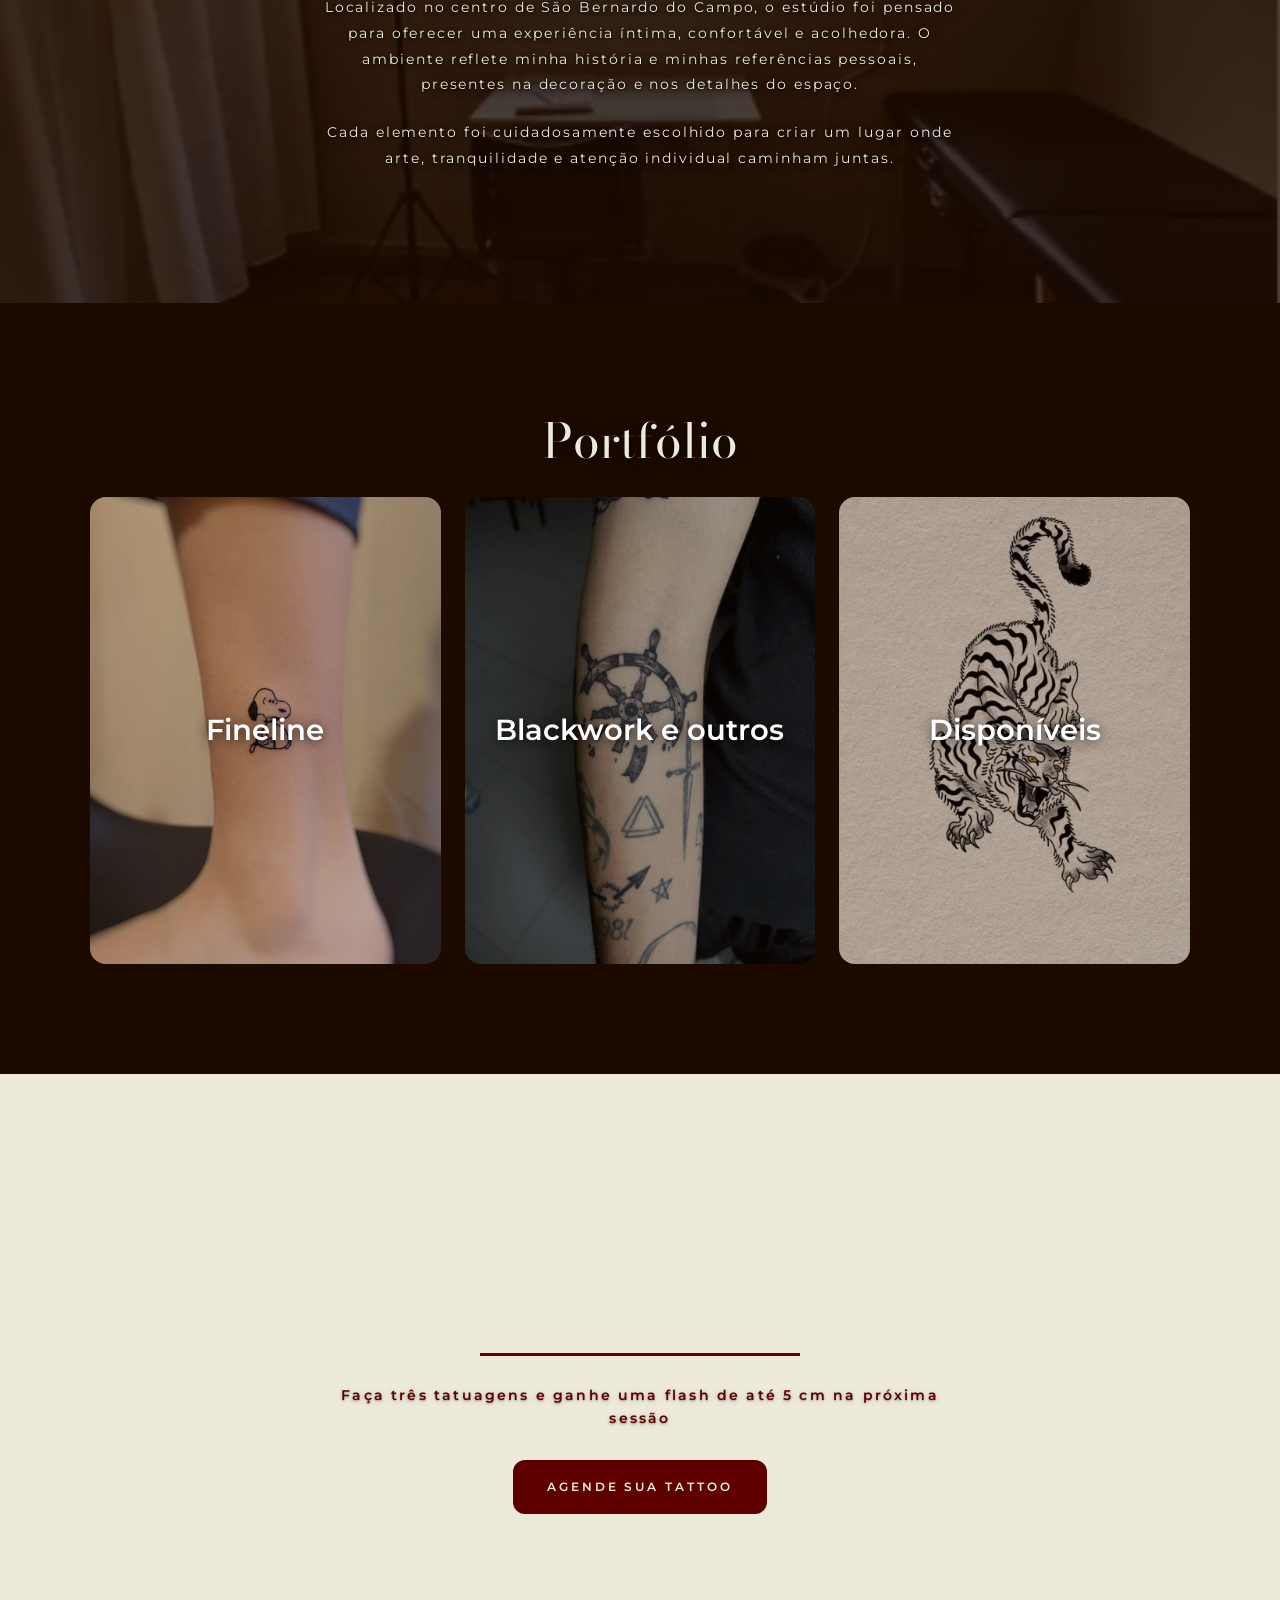
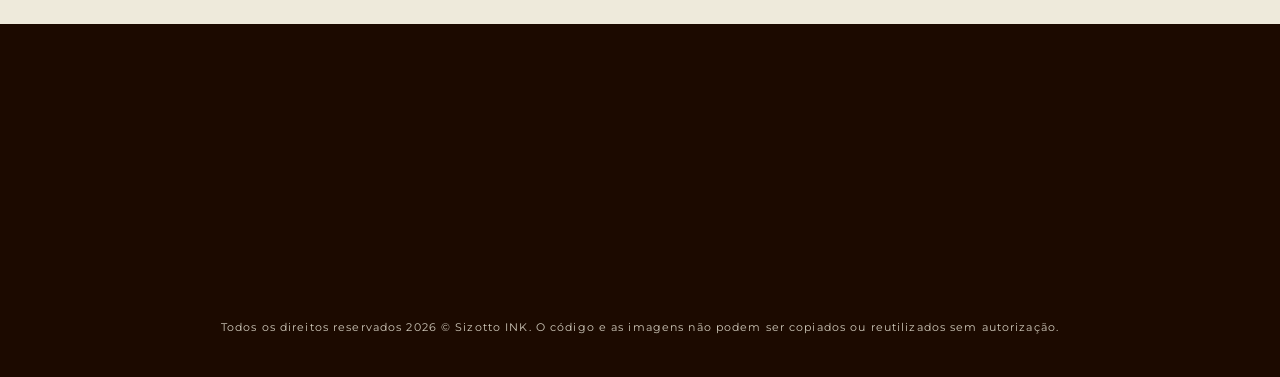
==== commit cfb129c4: "Atualizações parte 4 SEO" ====
--- a/index.html
+++ b/index.html
@@ -3,22 +3,27 @@
 <head>
   <meta charset="utf-8">
   <meta name="viewport" content="width=device-width, initial-scale=1">
-  <title>Sizotto INK | Tatuagem Fineline e Blackwork em São Bernardo do Campo</title>
+  <title>Tatuagem em São Bernardo do Campo | Sizotto INK</title>
   <meta name="description" content="Estúdio de tatuagem em São Bernardo do Campo com a tatuadora Gabriela Sizotto. Fineline, blackwork e flashes disponíveis. Faça seu orçamento.">
   <meta name="theme-color" content="#1C0A00">
+  <link rel="icon" href="/favicon.svg" type="image/svg+xml">
   <link rel="canonical" href="https://sizottoink.vercel.app/">
+  <!-- Search Console: para verificar o site, cole aqui a meta tag fornecida pelo Google, por exemplo <meta name="google-site-verification" content="CÓDIGO"> -->
 
   <meta property="og:type" content="website">
   <meta property="og:locale" content="pt_BR">
   <meta property="og:title" content="Sizotto INK | Tatuagem Fineline e Blackwork">
   <meta property="og:description" content="Fineline, blackwork e flashes disponíveis em São Bernardo do Campo.">
-  <meta property="og:image" content="https://sizottoink.vercel.app/img/hero-corrente.webp">
+  <meta property="og:image" content="https://sizottoink.vercel.app/img/og-capa.jpg">
+  <meta property="og:image:width" content="1200">
+  <meta property="og:image:height" content="630">
+  <meta property="og:image:alt" content="Sizotto INK, estúdio de tatuagem fineline e blackwork em São Bernardo do Campo">
   <meta property="og:url" content="https://sizottoink.vercel.app/">
   <meta name="twitter:card" content="summary_large_image">
 
   <link rel="preconnect" href="https://fonts.googleapis.com">
   <link rel="preconnect" href="https://fonts.gstatic.com" crossorigin>
-  <link rel="stylesheet" href="https://fonts.googleapis.com/css2?family=Bodoni+Moda:opsz,wght@6..96,400;6..96,500&family=Montserrat:wght@400;500;600&display=swap">
+  <link rel="stylesheet" href="https://fonts.googleapis.com/css2?family=Bodoni+Moda:opsz,wght@6..96,400&family=Montserrat:wght@400;500;600&display=swap">
   <link rel="preload" as="image" href="img/hero-corrente.webp" fetchpriority="high">
   <link rel="stylesheet" href="css/variables.css">
   <link rel="stylesheet" href="css/base.css">
@@ -27,20 +32,36 @@
   <script type="application/ld+json">
   {
     "@context": "https://schema.org",
-    "@type": "TattooParlor",
-    "name": "Sizotto INK",
-    "description": "Estúdio de tatuagem fineline e blackwork da tatuadora Gabriela Sizotto.",
-    "url": "https://sizottoink.vercel.app/",
-    "image": "https://sizottoink.vercel.app/img/hero-corrente.webp",
-    "address": {
-      "@type": "PostalAddress",
-      "addressLocality": "São Bernardo do Campo",
-      "addressRegion": "SP",
-      "addressCountry": "BR"
-    },
-    "sameAs": [
-      "https://www.instagram.com/sizotto.ink",
-      "https://www.tiktok.com/@sizotto.ink"
+    "@graph": [
+      {
+        "@type": "WebSite",
+        "@id": "https://sizottoink.vercel.app/#website",
+        "url": "https://sizottoink.vercel.app/",
+        "name": "Sizotto INK",
+        "inLanguage": "pt-BR"
+      },
+      {
+        "@type": "TattooParlor",
+        "@id": "https://sizottoink.vercel.app/#estudio",
+        "name": "Sizotto INK",
+        "description": "Estúdio de tatuagem fineline e blackwork da tatuadora Gabriela Sizotto, em São Bernardo do Campo.",
+        "url": "https://sizottoink.vercel.app/",
+        "image": "https://sizottoink.vercel.app/img/og-capa.jpg",
+        "founder": {
+          "@type": "Person",
+          "name": "Gabriela Sizotto"
+        },
+        "address": {
+          "@type": "PostalAddress",
+          "addressLocality": "São Bernardo do Campo",
+          "addressRegion": "SP",
+          "addressCountry": "BR"
+        },
+        "sameAs": [
+          "https://www.instagram.com/sizotto.ink",
+          "https://www.tiktok.com/@sizotto.ink"
+        ]
+      }
     ]
   }
   </script>
--- a/css/components.css
+++ b/css/components.css
@@ -66,21 +66,48 @@
   font-size: clamp(4rem, 19vw, 10rem);
   letter-spacing: .04em; line-height: 1;
   color: var(--creme);
-  text-shadow: 0 6px 24px rgba(0,0,0,.45);
+  text-shadow: 0 2px 4px rgba(0,0,0,.55), 0 6px 24px rgba(0,0,0,.5);
 }
 .hero__sub {
   margin: 18px 0 34px;
   font-weight: 600; font-size: clamp(.85rem, 3.4vw, 1.2rem);
   letter-spacing: .24em; text-transform: uppercase;
-  text-shadow: 0 2px 10px rgba(0,0,0,.6);
+  text-shadow: 0 1px 3px rgba(0,0,0,.7), 0 2px 12px rgba(0,0,0,.6);
 }
 .hero__edge { position: absolute; left: 0; bottom: -1px; width: 100%; height: 48px; fill: var(--marrom); }
 
 /* ---------- Estúdio ---------- */
 .studio { position: relative; padding-block: var(--space-section); overflow: hidden; }
 .studio__img { position: absolute; inset: 0; width: 100%; height: 100%; object-fit: cover; }
-.studio__overlay { position: absolute; inset: 0; background: rgba(28,10,0,.72); }
+.studio__overlay { position: absolute; inset: 0; background: rgba(28,10,0,.78); }
 .studio__content { position: relative; z-index: 1; }
+
+/* Sombra leve nos títulos sobre fundo escuro ou foto, para melhorar a leitura */
+.section--dark .section__title,
+.studio .section__title,
+.contact__title {
+  text-shadow: 0 1px 3px rgba(0,0,0,.55), 0 3px 14px rgba(0,0,0,.4);
+}
+.studio .text {
+  text-shadow: 0 1px 3px rgba(0,0,0,.8), 0 1px 10px rgba(0,0,0,.6);
+}
+
+/* Sombra leve nos textos sobre fundo creme (promoção, galerias, orçamento) */
+.promo__title,
+.page-head .section__title,
+.agenda__title {
+  text-shadow: 0 1px 2px rgba(28,10,0,.4), 0 3px 10px rgba(28,10,0,.25);
+}
+.promo__text,
+.page-head .text,
+.page-cta__text,
+.agenda-section .text,
+.back,
+.also a,
+.field label,
+.resumo__title {
+  text-shadow: 0 1px 2px rgba(28,10,0,.32), 0 1px 7px rgba(28,10,0,.18);
+}
 
 /* ---------- Portfólio ---------- */
 .cards { display: grid; grid-template-columns: 1fr; gap: 20px; }
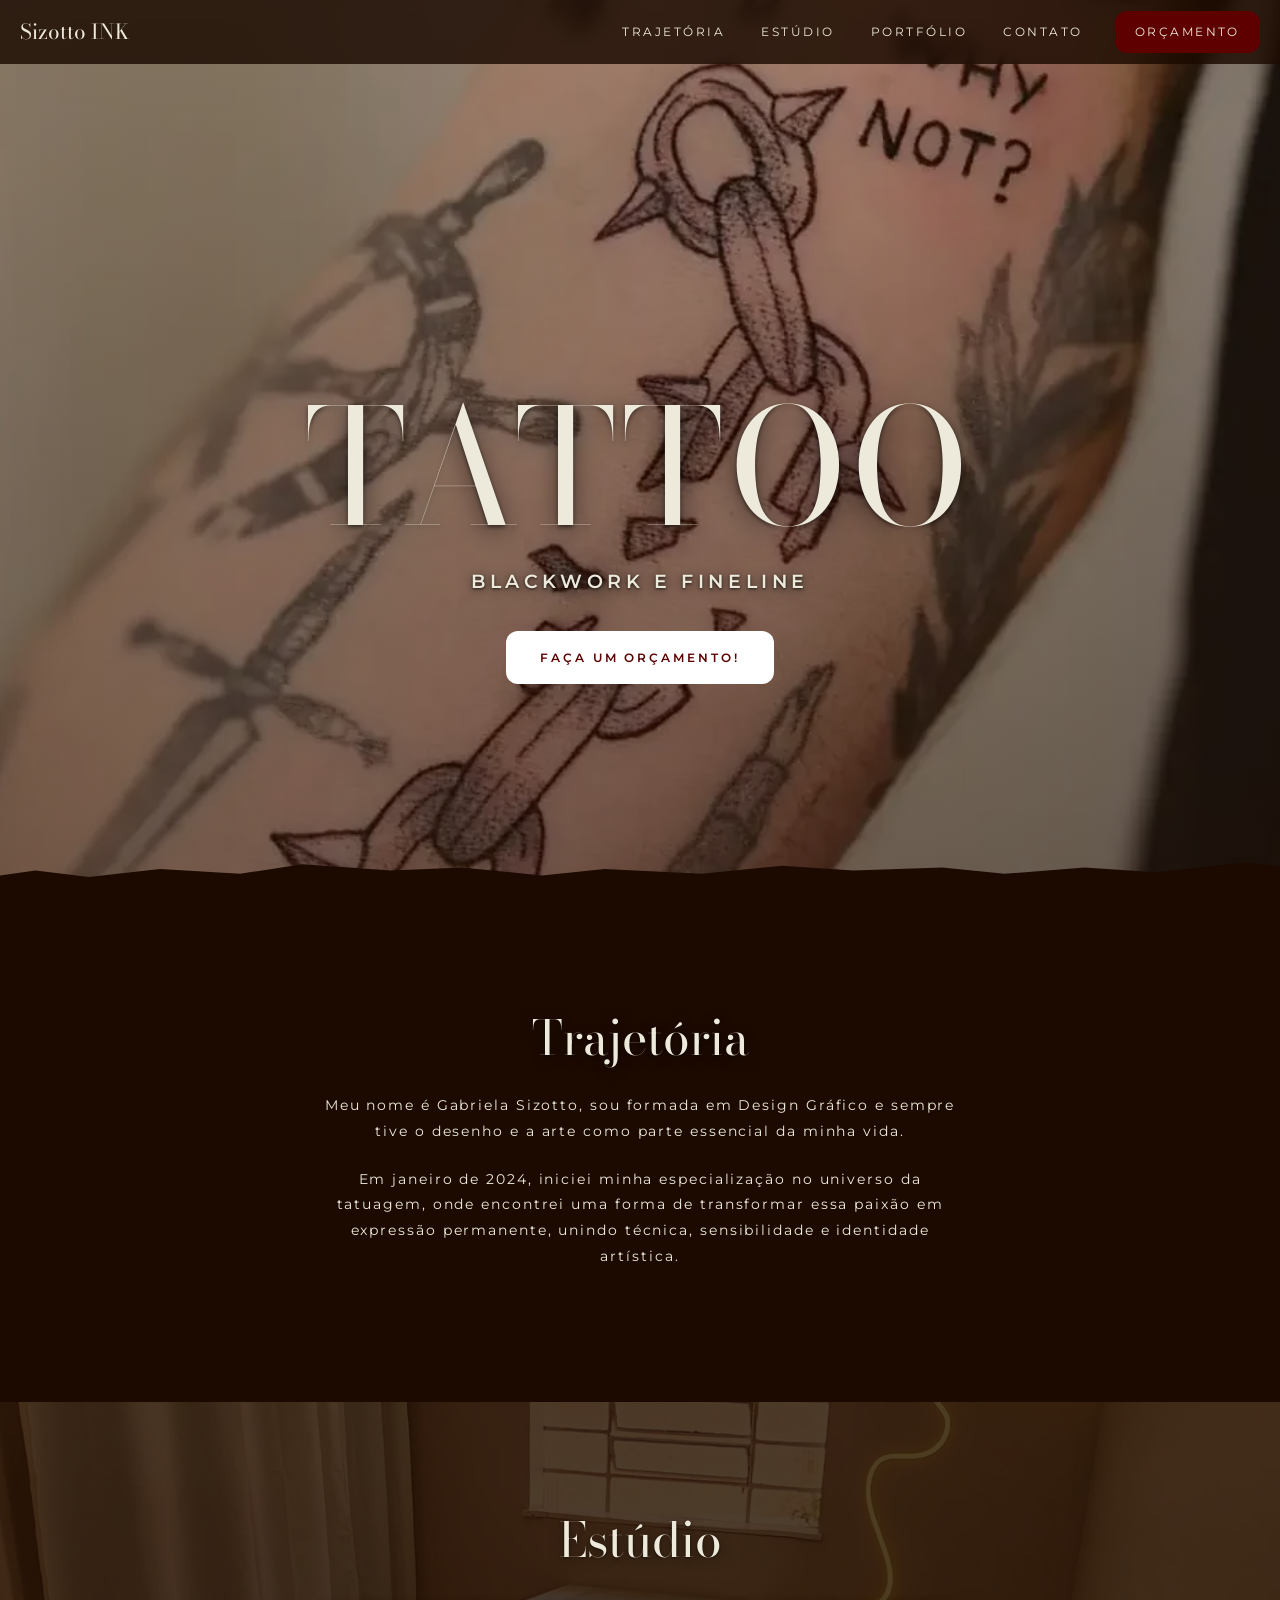
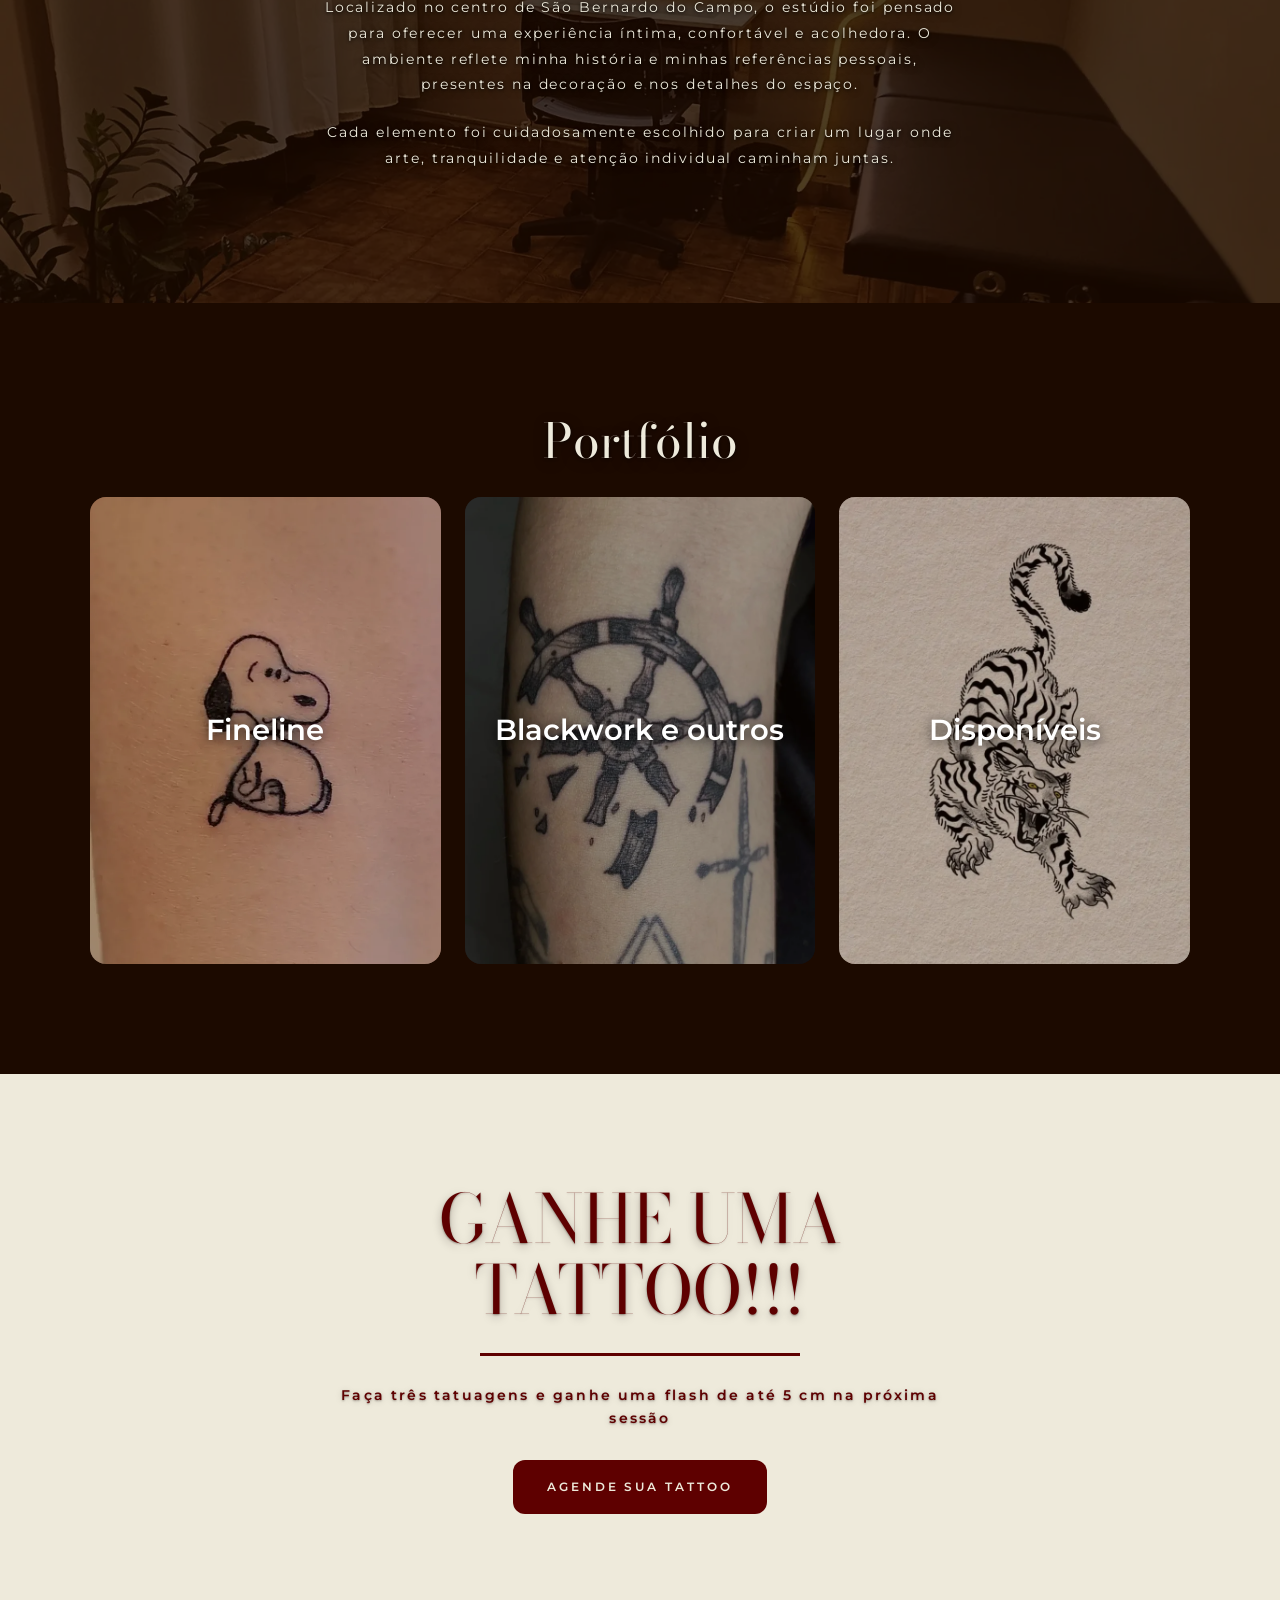
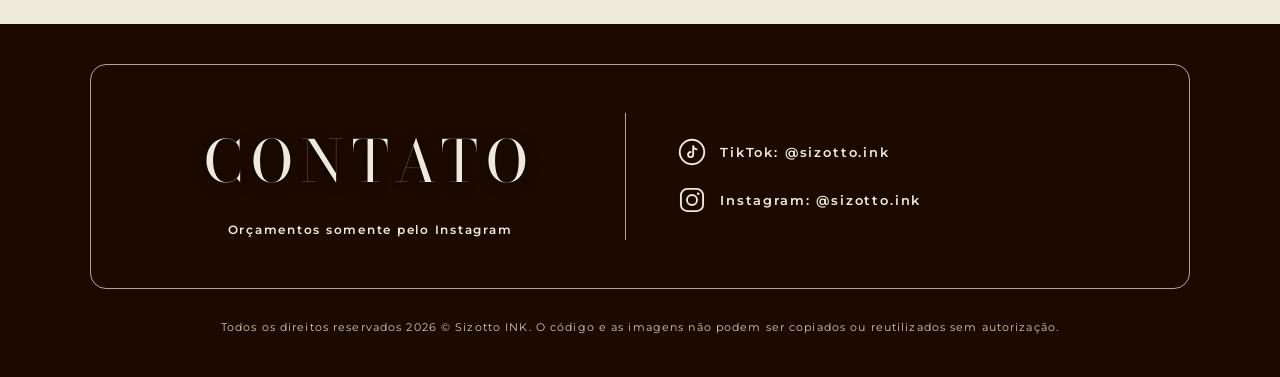
==== commit 5e6f29b7: "Atualização de imgs e finalização do projeto" ====
--- a/index.html
+++ b/index.html
@@ -24,7 +24,8 @@
   <link rel="preconnect" href="https://fonts.googleapis.com">
   <link rel="preconnect" href="https://fonts.gstatic.com" crossorigin>
   <link rel="stylesheet" href="https://fonts.googleapis.com/css2?family=Bodoni+Moda:opsz,wght@6..96,400&family=Montserrat:wght@400;500;600&display=swap">
-  <link rel="preload" as="image" href="img/hero-corrente.webp" fetchpriority="high">
+  <link rel="preload" as="image" href="img/hero-corrente-mobile.webp" media="(max-width: 767px)" fetchpriority="high">
+  <link rel="preload" as="image" href="img/hero-corrente.webp" media="(min-width: 768px)" fetchpriority="high">
   <link rel="stylesheet" href="css/variables.css">
   <link rel="stylesheet" href="css/base.css">
   <link rel="stylesheet" href="css/components.css">
@@ -85,7 +86,10 @@
 
   <main id="conteudo">
     <section class="hero" id="topo">
-      <img class="hero__img" src="img/hero-corrente.webp" alt="Detalhe de tatuagem blackwork de corrente quebrada em pontilhismo no braço" width="1366" height="571" fetchpriority="high">
+      <picture>
+        <source media="(max-width: 767px)" srcset="img/hero-corrente-mobile.webp" width="800" height="1067">
+        <img class="hero__img" src="img/hero-corrente.webp" alt="Detalhe de tatuagem blackwork de corrente quebrada em pontilhismo no braço" width="1166" height="656" fetchpriority="high">
+      </picture>
       <div class="hero__overlay"></div>
       <div class="hero__content">
         <h1 class="hero__title">TATTOO</h1>
@@ -106,7 +110,7 @@
     </section>
 
     <section class="studio" id="estudio">
-      <img class="studio__img" src="img/estudio.webp" alt="Sala do estúdio Sizotto INK com maca preta, cadeira e janela de vidro" width="462" height="616" loading="lazy">
+      <img class="studio__img" src="img/estudio.webp" alt="Sala do estúdio Sizotto INK com maca preta, cadeira, mesa de luz e janela de vidro" width="1600" height="1340" loading="lazy">
       <div class="studio__overlay"></div>
       <div class="container container--text studio__content">
         <h2 class="section__title">Estúdio</h2>
@@ -121,19 +125,19 @@
         <ul class="cards">
           <li>
             <a class="card" href="fineline.html">
-              <img src="img/fineline-snoopy.webp" alt="Tatuagem fineline pequena de um cachorro sentado no tornozelo" width="462" height="616" loading="lazy">
+              <img src="img/fineline-snoopy.webp" alt="Tatuagem fineline pequena de um cachorro sentado no tornozelo" width="675" height="900" loading="lazy">
               <span class="card__label">Fineline</span>
             </a>
           </li>
           <li>
             <a class="card" href="blackwork.html">
-              <img src="img/blackwork-leme.webp" alt="Tatuagem blackwork de leme de navio quebrado no antebraço" width="462" height="616" loading="lazy">
+              <img src="img/blackwork-leme.webp" alt="Tatuagem blackwork de leme de navio quebrado no antebraço" width="750" height="1000" loading="lazy">
               <span class="card__label">Blackwork e outros</span>
             </a>
           </li>
           <li>
             <a class="card" href="disponiveis.html">
-              <img src="img/flash-tigre.webp" alt="Flash disponível de um tigre desenhado em preto sobre papel creme" width="345" height="614" loading="lazy">
+              <img src="img/flash-tigre.webp" alt="Flash disponível de um tigre desenhado em preto sobre papel creme" width="750" height="1000" loading="lazy">
               <span class="card__label">Disponíveis</span>
             </a>
           </li>
